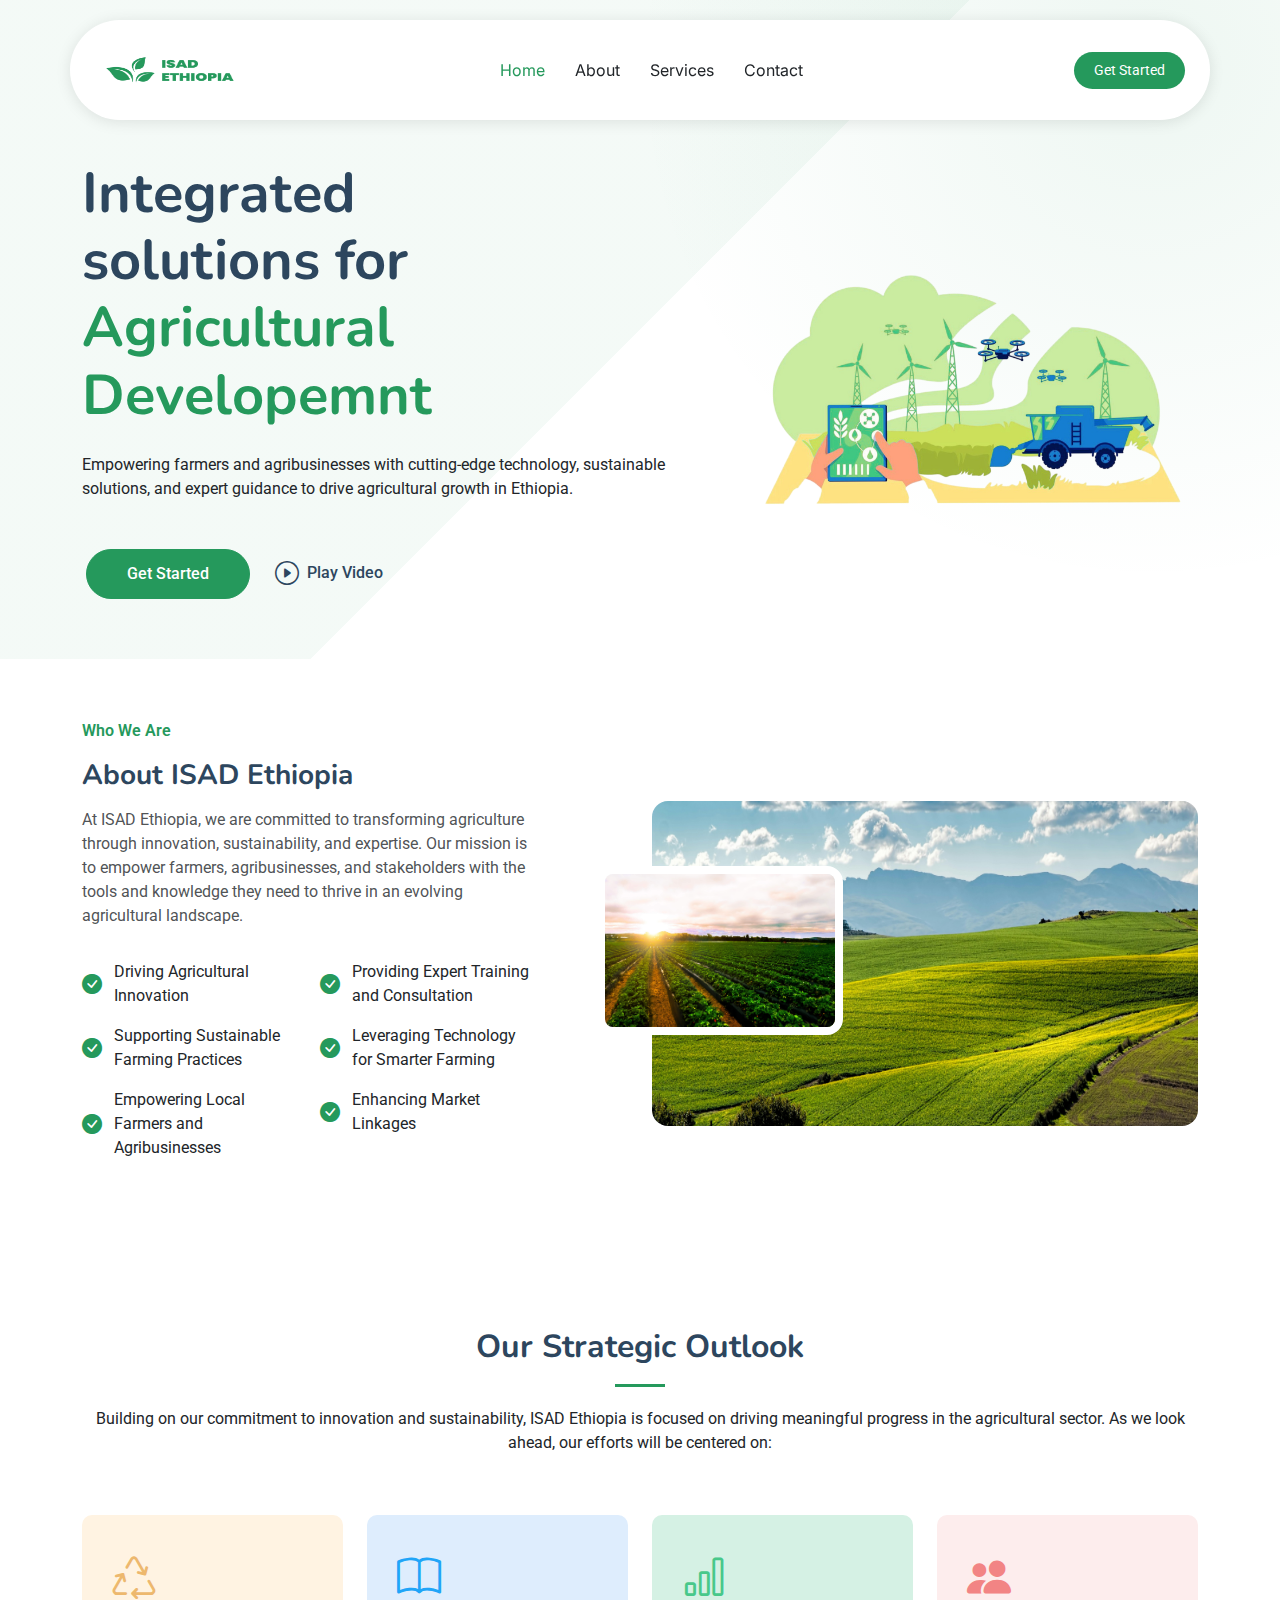
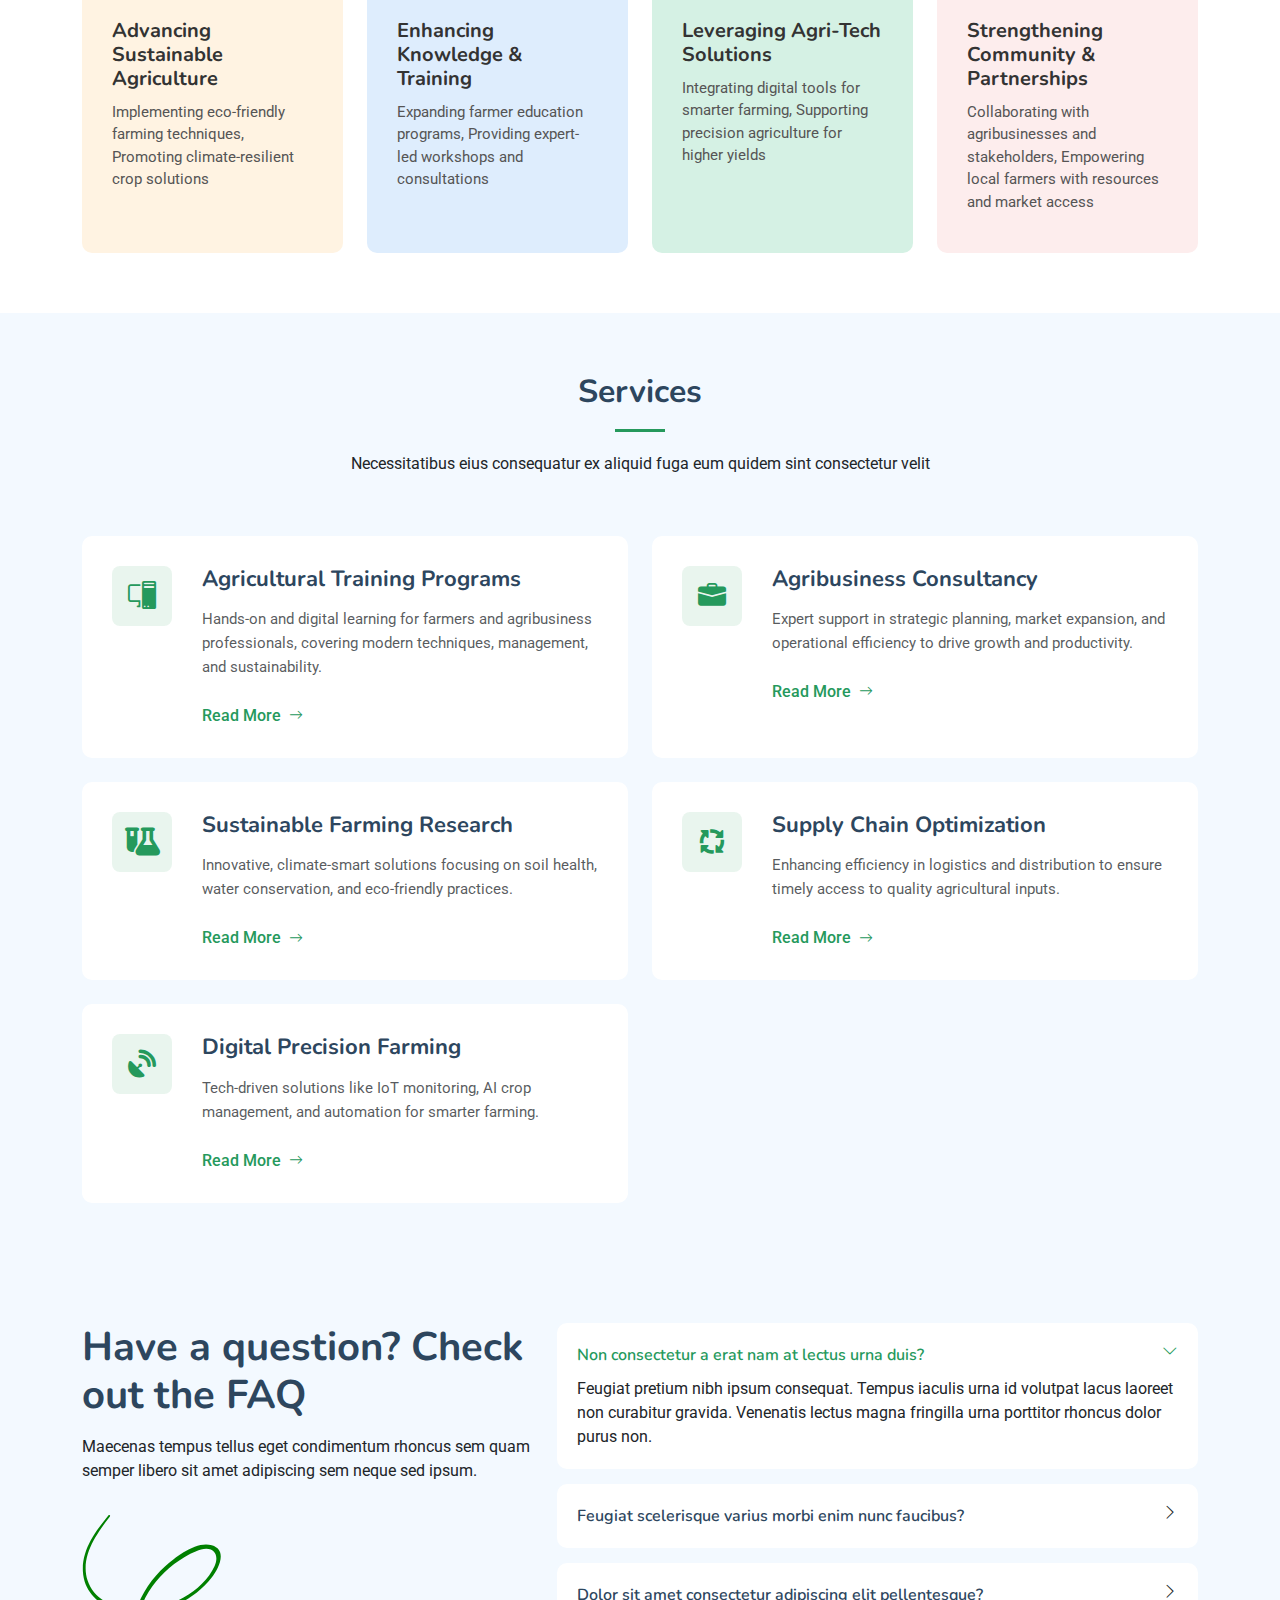
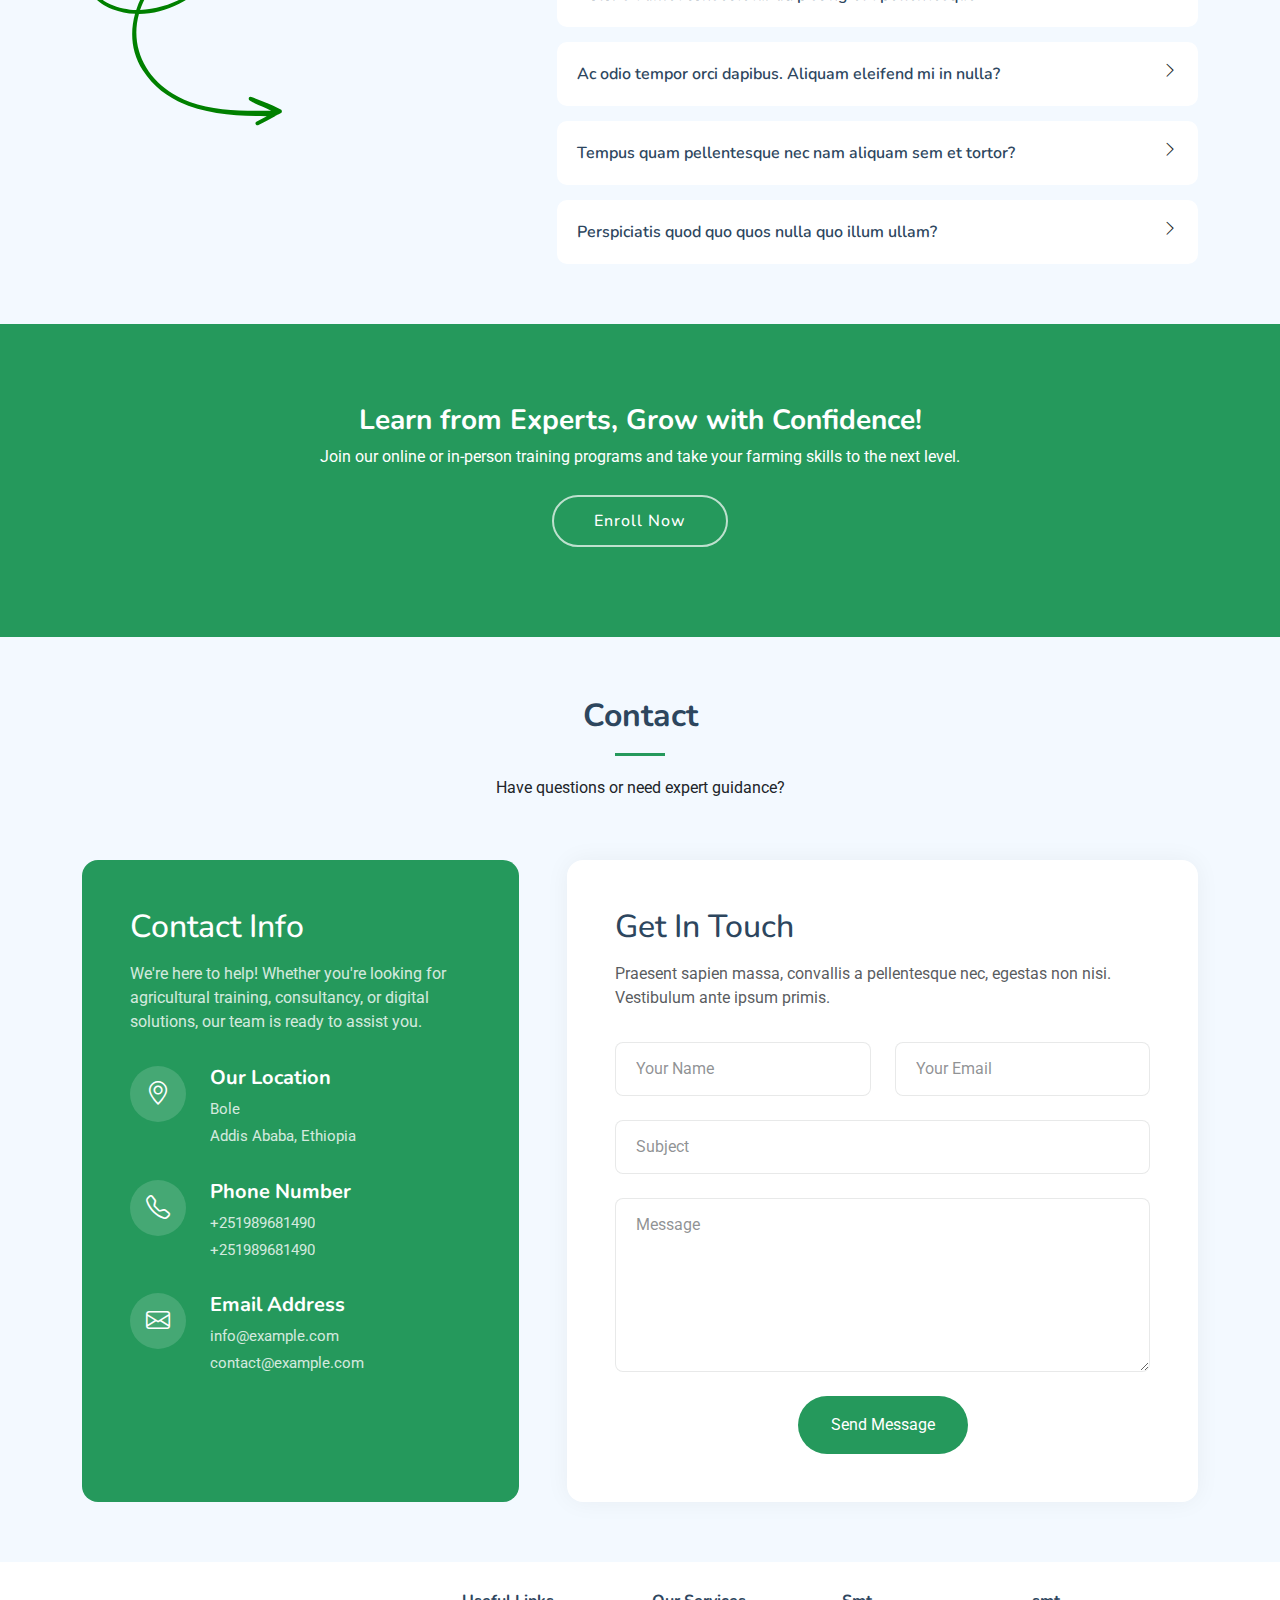
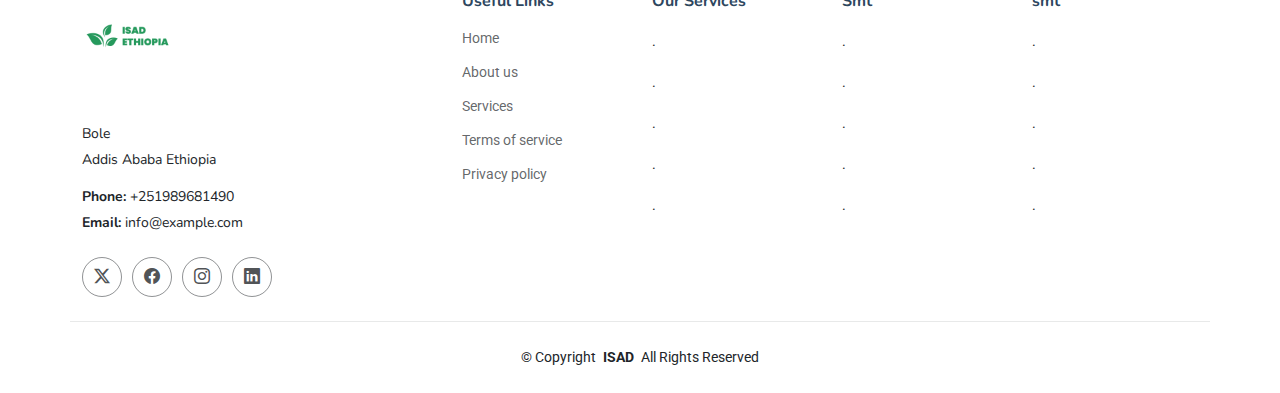
==== index.html @ cc0331d6 "Add files via upload" ====
<!DOCTYPE html>
<html lang="en">

<head>
  <meta charset="utf-8">
  <meta content="width=device-width, initial-scale=1.0" name="viewport">
  <title>ISAD - Integrated solutions for Agricultural Developemnt </title>
  <meta name="description" content="">
  <meta name="keywords" content="">

  <!-- Favicons -->
  <link href="assets/img/FavIcon (2).png" rel="icon">

  <!-- Fonts -->
  <link href="https://fonts.googleapis.com" rel="preconnect">
  <link href="https://fonts.gstatic.com" rel="preconnect" crossorigin>
  <link href="https://fonts.googleapis.com/css2?family=Roboto:ital,wght@0,100;0,300;0,400;0,500;0,700;0,900;1,100;1,300;1,400;1,500;1,700;1,900&family=Inter:wght@100;200;300;400;500;600;700;800;900&family=Nunito:ital,wght@0,200;0,300;0,400;0,500;0,600;0,700;0,800;0,900;1,200;1,300;1,400;1,500;1,600;1,700;1,800;1,900&display=swap" rel="stylesheet">

  <!-- Vendor CSS Files -->
  <link rel="stylesheet" href="https://cdnjs.cloudflare.com/ajax/libs/font-awesome/6.7.2/css/all.min.css" integrity="sha512-Evv84Mr4kqVGRNSgIGL/F/aIDqQb7xQ2vcrdIwxfjThSH8CSR7PBEakCr51Ck+w+/U6swU2Im1vVX0SVk9ABhg==" crossorigin="anonymous" referrerpolicy="no-referrer" />
  <link href="assets/vendor/bootstrap/css/bootstrap.min.css" rel="stylesheet">
  <link href="assets/vendor/bootstrap-icons/bootstrap-icons.css" rel="stylesheet">
  <link href="assets/vendor/aos/aos.css" rel="stylesheet">
  <link href="assets/vendor/glightbox/css/glightbox.min.css" rel="stylesheet">
  <link href="assets/vendor/swiper/swiper-bundle.min.css" rel="stylesheet">

  <!-- Main CSS File -->
  <link href="assets/css/main.css" rel="stylesheet">


</head>

<body class="index-page">

  <header id="header" class="header d-flex align-items-center fixed-top">
    <div class="header-container container-fluid container-xl position-relative d-flex align-items-center justify-content-between">

      <a href="index.html" class="logo d-flex align-items-center ">
          <img src="assets/img/1233.png" alt="" width="140px" > 
      </a>

      <nav id="navmenu" class="navmenu">
        <ul>
          <li><a href="#hero" class="active">Home</a></li>
          <li><a href="#about">About</a></li>
          <li><a href="#services">Services</a></li>
          <li><a href="#contact">Contact</a></li>
        </ul>
        <i class="mobile-nav-toggle d-xl-none bi bi-list"></i>
      </nav>

      <a class="btn-getstarted" href="https://forms.gle/fcLqz2RgwCa1pCZW6">Get Started</a>

    </div>
  </header>

  <main class="main">

    <!-- Hero Section -->
    <section id="hero" class="hero section">

      <div class="container" data-aos="fade-up" data-aos-delay="100">

        <div class="row align-items-center">
          <div class="col-lg-7">
            <div class="hero-content" data-aos="fade-up" data-aos-delay="200">
              <h1 class="mb-4">
                Integrated<br>
                solutions for <br>
                <span class="accent-text">Agricultural Developemnt</span>
              </h1>

              <p class="mb-4 mb-md-5">
                Empowering farmers and agribusinesses with cutting-edge technology, sustainable solutions, and expert guidance to drive agricultural growth in Ethiopia.
              </p>

              <div class="hero-buttons">
                <a href="https://forms.gle/fcLqz2RgwCa1pCZW6" class="btn btn-primary me-0 me-sm-2 mx-1">Get Started</a>
                <a href="https://www.youtube.com/watch?v=Lf6c7yfJSSg" class="btn btn-link mt-2 mt-sm-0 glightbox">
                  <i class="bi bi-play-circle me-1"></i>
                  Play Video
                </a>
              </div>
            </div>
          </div>

          <div class="col-lg-5">
            <div class="hero-image" data-aos="zoom-out" data-aos-delay="300">
              <img src="assets/img/bhj.png" alt="Hero Image" class="img-fluid">
            </div>
          </div>
        </div>
    </section><!-- /Hero Section -->

    <!-- About Section -->
    <section id="about" class="about section">

      <div class="container" data-aos="fade-up" data-aos-delay="100">

        <div class="row gy-4 align-items-center justify-content-between">

          <div class="col-xl-5" data-aos="fade-up" data-aos-delay="200">
            <span class="about-meta">Who We Are</span>
            <h2 class="about-title">About ISAD Ethiopia</h2>
            <p class="about-description">At ISAD Ethiopia, we are committed to transforming agriculture through innovation, sustainability, and expertise. Our mission is to empower farmers, agribusinesses, and stakeholders with the tools and knowledge they need to thrive in an evolving agricultural landscape.</p>

            <div class="row feature-list-wrapper">
              <div class="col-md-6">
                <ul class="feature-list">
                  <li><i class="bi bi-check-circle-fill"></i> Driving Agricultural Innovation</li>
                  <li><i class="bi bi-check-circle-fill"></i> Supporting Sustainable Farming Practices</li>
                  <li><i class="bi bi-check-circle-fill"></i> Empowering Local Farmers and Agribusinesses</li>
                </ul>
              </div>
              <div class="col-md-6">
                <ul class="feature-list">
                  <li><i class="bi bi-check-circle-fill"></i> Providing Expert Training and Consultation</li>
                  <li><i class="bi bi-check-circle-fill"></i> Leveraging Technology for Smarter Farming</li>
                  <li><i class="bi bi-check-circle-fill"></i> Enhancing Market Linkages</li>
                </ul>
              </div>
            </div>
          </div>

          <div class="col-xl-6" data-aos="fade-up" data-aos-delay="300">
            <div class="image-wrapper">
              <div class="images position-relative" data-aos="zoom-out" data-aos-delay="400">
                <img src="assets/img/pexels-pixabay-259280.jpg" alt="Business Meeting" class="img-fluid main-image rounded-4">
                <img src="assets/img/GettyImages-1091940998.jpg" alt="Team Discussion" class="img-fluid small-image rounded-4">
              </div>
            </div>
          </div>
        </div>

      </div>

    </section><!-- /About Section -->

    <!-- Features Section -->
    <section id="features" class="features section" style="padding-bottom: 0px;">

      <!-- Section Title -->
      <div class="container section-title" data-aos="fade-up" >
        <h2>Our Strategic Outlook </h2>
        <p>Building on our commitment to innovation and sustainability, ISAD Ethiopia is focused on driving meaningful progress in the agricultural sector. As we look ahead, our efforts will be centered on:</p>
      </div><!-- End Section Title -->
    </section><!-- /Features Section -->

    <!-- Features Cards Section -->
    <section id="features-cards" class="features-cards section" style="padding-top: 0px;">

      <div class="container">

        <div class="row gy-4">

          <div class="col-xl-3 col-md-6" data-aos="zoom-in" data-aos-delay="100">
            <div class="feature-box orange">
              <i class="bi bi-recycle"></i>
              <h4>Advancing Sustainable Agriculture</h4>
              <p>Implementing eco-friendly farming techniques, Promoting climate-resilient crop solutions</p>
            </div>
          </div><!-- End Feature Borx-->

          <div class="col-xl-3 col-md-6" data-aos="zoom-in" data-aos-delay="200">
            <div class="feature-box blue">
              <i class="bi bi-book"></i>
              <h4>Enhancing Knowledge & Training</h4>
              <p>Expanding farmer education programs, Providing expert-led workshops and consultations</p>
            </div>
          </div><!-- End Feature Borx-->

          <div class="col-xl-3 col-md-6" data-aos="zoom-in" data-aos-delay="300">
            <div class="feature-box green">
              <i class="bi bi-bar-chart"></i>
              <h4>Leveraging Agri-Tech Solutions</h4>
              <p>Integrating digital tools for smarter farming, Supporting precision agriculture for higher yields</p>
            </div>
          </div><!-- End Feature Borx-->

          <div class="col-xl-3 col-md-6" data-aos="zoom-in" data-aos-delay="400">
            <div class="feature-box red">
              <i class="bi bi-people-fill"></i>
              <h4>Strengthening Community & Partnerships</h4>
              <p>Collaborating with agribusinesses and stakeholders, Empowering local farmers with resources and market access</p>
            </div>
          </div><!-- End Feature Borx-->

        </div>

      </div>

    </section><!-- /Features Cards Section -->

    <!-- Features 2 Section -->

    <!-- Services Section -->
    <section id="services" class="services section light-background">

      <!-- Section Title -->
      <div class="container section-title" data-aos="fade-up">
        <h2>Services</h2>
        <p>Necessitatibus eius consequatur ex aliquid fuga eum quidem sint consectetur velit</p>
      </div><!-- End Section Title -->

      <div class="container" data-aos="fade-up" data-aos-delay="100">

        <div class="row g-4">

          <div class="col-lg-6" data-aos="fade-up" data-aos-delay="100">
            <div class="service-card d-flex">
              <div class="icon flex-shrink-0">
                <i class="bi  bi-pc-display"></i>
              </div>
              <div>
                <h3>Agricultural Training Programs</h3>
                <p>Hands-on and digital learning for farmers and agribusiness professionals, covering modern techniques, management, and sustainability.</p>
                <a data-bs-toggle="offcanvas" href="#Service1" class="read-more">Read More <i class="bi bi-arrow-right"></i></a>
              </div>
            </div>
            <div class="offcanvas offcanvas-start" tabindex="-1" id="Service1" aria-labelledby="offcanvasExampleLabel">
              <div class="offcanvas-header">
                <h5 class="offcanvas-title " id="offcanvasExampleLabel">Agricultural Training Programs </h5>
                <button type="button" class="btn-close" data-bs-dismiss="offcanvas" aria-label="Close"></button>
              </div>
              <div class="offcanvas-body">
                <div>
                  We offer comprehensive training to equip farmers and agribusiness professionals with modern techniques and best practices.
                </div>
                  <ul>
                    <li>Online and in-person courses tailored to different expertise levels.</li>
                    <li>Training on sustainable farming, agribusiness management, and modern techniques.</li>
                    <li>Practical workshops and field demonstrations for hands-on learning.</li>
                    <li>Access to expert trainers and industry leaders.</li>
                  </ul>
              </div>
            </div>
          </div><!-- End Service Card -->

          <div class="col-lg-6" data-aos="fade-up" data-aos-delay="200">
            <div class="service-card d-flex">
              <div class="icon flex-shrink-0">
                <i class="bi bi-briefcase-fill"></i>
              </div>
              <div>
                <h3>Agribusiness Consultancy</h3>
                <p>Expert support in strategic planning, market expansion, and operational efficiency to drive growth and productivity.</p>
                <a data-bs-toggle="offcanvas" href="#Service2" class="read-more">Read More <i class="bi bi-arrow-right"></i></a>
              </div>
            </div>
            <div class="offcanvas offcanvas-start" tabindex="-1" id="Service2" aria-labelledby="offcanvasExampleLabel">
              <div class="offcanvas-header">
                <h5 class="offcanvas-title" id="offcanvasExampleLabel">2</h5>
                <button type="button" class="btn-close" data-bs-dismiss="offcanvas" aria-label="Close"></button>
              </div>
              <div class="offcanvas-body">
                <div>
                  Some text as placeholder. In real life you can have the elements you have chosen. Like, text, images, lists, etc.
                </div>
                <div class="dropdown mt-3">
                  <button class="btn btn-secondary dropdown-toggle" type="button" data-bs-toggle="dropdown">
                    Dropdown button
                  </button>
                  <ul class="dropdown-menu">
                    <li><a class="dropdown-item" href="#">Action</a></li>
                    <li><a class="dropdown-item" href="#">Another action</a></li>
                    <li><a class="dropdown-item" href="#">Something else here</a></li>
                  </ul>
                </div>
              </div>
            </div>
          </div><!-- End Service Card -->
          <div class="col-lg-6" data-aos="fade-up" data-aos-delay="400">
            <div class="service-card d-flex">
              <div class="icon flex-shrink-0">
                <i class="fa-solid fa-flask-vial"></i>
              </div>
              <div>
                <h3>Sustainable Farming Research</h3>
                <p>Innovative, climate-smart solutions focusing on soil health, water conservation, and eco-friendly practices.</p>
                <a data-bs-toggle="offcanvas" href="#Service3" class="read-more">Read More <i class="bi bi-arrow-right"></i></a>
              </div>
            </div>
            <div class="offcanvas offcanvas-start" tabindex="-1" id="Service3" aria-labelledby="offcanvasExampleLabel">
              <div class="offcanvas-header">
                <h5 class="offcanvas-title" id="offcanvasExampleLabel">3</h5>
                <button type="button" class="btn-close" data-bs-dismiss="offcanvas" aria-label="Close"></button>
              </div>
              <div class="offcanvas-body">
                <div>
                  Some text as placeholder. In real life you can have the elements you have chosen. Like, text, images, lists, etc.
                </div>
                <div class="dropdown mt-3">
                  <button class="btn btn-secondary dropdown-toggle" type="button" data-bs-toggle="dropdown">
                    Dropdown button
                  </button>
                  <ul class="dropdown-menu">
                    <li><a class="dropdown-item" href="#">Action</a></li>
                    <li><a class="dropdown-item" href="#">Another action</a></li>
                    <li><a class="dropdown-item" href="#">Something else here</a></li>
                  </ul>
                </div>
              </div>
            </div>
          </div><!-- End Service Card -->

          <div class="col-lg-6" data-aos="fade-up" data-aos-delay="300">
            <div class="service-card d-flex">
              <div class="icon flex-shrink-0">
                <i class="fa-solid fa-arrows-spin"></i>
              </div>
              <div>
                <h3>Supply Chain Optimization</h3>
                <p>Enhancing efficiency in logistics and distribution to ensure timely access to quality agricultural inputs.</p>
                <a data-bs-toggle="offcanvas" href="#Service4" class="read-more">Read More <i class="bi bi-arrow-right"></i></a>
              </div>
            </div>
            <div class="offcanvas offcanvas-start" tabindex="-1" id="Service4" aria-labelledby="offcanvasExampleLabel">
              <div class="offcanvas-header">
                <h5 class="offcanvas-title" id="offcanvasExampleLabel">4</h5>
                <button type="button" class="btn-close" data-bs-dismiss="offcanvas" aria-label="Close"></button>
              </div>
              <div class="offcanvas-body">
                <div>
                  Some text as placeholder. In real life you can have the elements you have chosen. Like, text, images, lists, etc.
                </div>
                <div class="dropdown mt-3">
                  <button class="btn btn-secondary dropdown-toggle" type="button" data-bs-toggle="dropdown">
                    Dropdown button
                  </button>
                  <ul class="dropdown-menu">
                    <li><a class="dropdown-item" href="#">Action</a></li>
                    <li><a class="dropdown-item" href="#">Another action</a></li>
                    <li><a class="dropdown-item" href="#">Something else here</a></li>
                  </ul>
                </div>
              </div>
            </div>
          </div><!-- End Service Card -->

          <div class="col-lg-6" data-aos="fade-up" data-aos-delay="400">
            <div class="service-card d-flex">
              <div class="icon flex-shrink-0">
                <i class="fa-solid fa-satellite-dish"></i>
              </div>
              <div>
                <h3>Digital Precision Farming</h3>
                <p>Tech-driven solutions like IoT monitoring, AI crop management, and automation for smarter farming.</p>
                <a data-bs-toggle="offcanvas" href="#Service5" class="read-more">Read More <i class="bi bi-arrow-right"></i></a>
              </div>
            </div>
            <div class="offcanvas offcanvas-start" tabindex="-1" id="Service5" aria-labelledby="offcanvasExampleLabel">
              <div class="offcanvas-header">
                <h5 class="offcanvas-title" id="offcanvasExampleLabel">5</h5>
                <button type="button" class="btn-close" data-bs-dismiss="offcanvas" aria-label="Close"></button>
              </div>
              <div class="offcanvas-body">
                <div>
                  Some text as placeholder. In real life you can have the elements you have chosen. Like, text, images, lists, etc.
                </div>
                <div class="dropdown mt-3">
                  <button class="btn btn-secondary dropdown-toggle" type="button" data-bs-toggle="dropdown">
                    Dropdown button
                  </button>
                  <ul class="dropdown-menu">
                    <li><a class="dropdown-item" href="#">Action</a></li>
                    <li><a class="dropdown-item" href="#">Another action</a></li>
                    <li><a class="dropdown-item" href="#">Something else here</a></li>
                  </ul>
                </div>
              </div>
            </div>
          </div><!-- End Service Card -->
        </div>

      </div>

    </section><!-- /Services Section -->

    <!-- Faq Section -->
    <section class="faq-9 faq section light-background" id="faq">

      <div class="container">
        <div class="row">

          <div class="col-lg-5" data-aos="fade-up">
            <h2 class="faq-title">Have a question? Check out the FAQ</h2>
            <p class="faq-description">Maecenas tempus tellus eget condimentum rhoncus sem quam semper libero sit amet adipiscing sem neque sed ipsum.</p>
            <div class="faq-arrow d-none d-lg-block" data-aos="fade-up" data-aos-delay="200">
              <svg class="faq-arrow" width="200" height="211" viewBox="0 0 200 211" fill="none" xmlns="http://www.w3.org/2000/svg" style="color: green;">
                <path d="M198.804 194.488C189.279 189.596 179.529 185.52 169.407 182.07L169.384 182.049C169.227 181.994 169.07 181.939 168.912 181.884C166.669 181.139 165.906 184.546 167.669 185.615C174.053 189.473 182.761 191.837 189.146 195.695C156.603 195.912 119.781 196.591 91.266 179.049C62.5221 161.368 48.1094 130.695 56.934 98.891C84.5539 98.7247 112.556 84.0176 129.508 62.667C136.396 53.9724 146.193 35.1448 129.773 30.2717C114.292 25.6624 93.7109 41.8875 83.1971 51.3147C70.1109 63.039 59.63 78.433 54.2039 95.0087C52.1221 94.9842 50.0776 94.8683 48.0703 94.6608C30.1803 92.8027 11.2197 83.6338 5.44902 65.1074C-1.88449 41.5699 14.4994 19.0183 27.9202 1.56641C28.6411 0.625793 27.2862 -0.561638 26.5419 0.358501C13.4588 16.4098 -0.221091 34.5242 0.896608 56.5659C1.8218 74.6941 14.221 87.9401 30.4121 94.2058C37.7076 97.0203 45.3454 98.5003 53.0334 98.8449C47.8679 117.532 49.2961 137.487 60.7729 155.283C87.7615 197.081 139.616 201.147 184.786 201.155L174.332 206.827C172.119 208.033 174.345 211.287 176.537 210.105C182.06 207.125 187.582 204.122 193.084 201.144C193.346 201.147 195.161 199.887 195.423 199.868C197.08 198.548 193.084 201.144 195.528 199.81C196.688 199.192 197.846 198.552 199.006 197.935C200.397 197.167 200.007 195.087 198.804 194.488ZM60.8213 88.0427C67.6894 72.648 78.8538 59.1566 92.1207 49.0388C98.8475 43.9065 106.334 39.2953 114.188 36.1439C117.295 34.8947 120.798 33.6609 124.168 33.635C134.365 33.5511 136.354 42.9911 132.638 51.031C120.47 77.4222 86.8639 93.9837 58.0983 94.9666C58.8971 92.6666 59.783 90.3603 60.8213 88.0427Z" fill="currentColor"></path>
              </svg>
            </div>
          </div>

          <div class="col-lg-7" data-aos="fade-up" data-aos-delay="300">
            <div class="faq-container">

              <div class="faq-item faq-active">
                <h3>Non consectetur a erat nam at lectus urna duis?</h3>
                <div class="faq-content">
                  <p>Feugiat pretium nibh ipsum consequat. Tempus iaculis urna id volutpat lacus laoreet non curabitur gravida. Venenatis lectus magna fringilla urna porttitor rhoncus dolor purus non.</p>
                </div>
                <i class="faq-toggle bi bi-chevron-right"></i>
              </div><!-- End Faq item-->

              <div class="faq-item">
                <h3>Feugiat scelerisque varius morbi enim nunc faucibus?</h3>
                <div class="faq-content">
                  <p>Dolor sit amet consectetur adipiscing elit pellentesque habitant morbi. Id interdum velit laoreet id donec ultrices. Fringilla phasellus faucibus scelerisque eleifend donec pretium. Est pellentesque elit ullamcorper dignissim. Mauris ultrices eros in cursus turpis massa tincidunt dui.</p>
                </div>
                <i class="faq-toggle bi bi-chevron-right"></i>
              </div><!-- End Faq item-->

              <div class="faq-item">
                <h3>Dolor sit amet consectetur adipiscing elit pellentesque?</h3>
                <div class="faq-content">
                  <p>Eleifend mi in nulla posuere sollicitudin aliquam ultrices sagittis orci. Faucibus pulvinar elementum integer enim. Sem nulla pharetra diam sit amet nisl suscipit. Rutrum tellus pellentesque eu tincidunt. Lectus urna duis convallis convallis tellus. Urna molestie at elementum eu facilisis sed odio morbi quis</p>
                </div>
                <i class="faq-toggle bi bi-chevron-right"></i>
              </div><!-- End Faq item-->

              <div class="faq-item">
                <h3>Ac odio tempor orci dapibus. Aliquam eleifend mi in nulla?</h3>
                <div class="faq-content">
                  <p>Dolor sit amet consectetur adipiscing elit pellentesque habitant morbi. Id interdum velit laoreet id donec ultrices. Fringilla phasellus faucibus scelerisque eleifend donec pretium. Est pellentesque elit ullamcorper dignissim. Mauris ultrices eros in cursus turpis massa tincidunt dui.</p>
                </div>
                <i class="faq-toggle bi bi-chevron-right"></i>
              </div><!-- End Faq item-->

              <div class="faq-item">
                <h3>Tempus quam pellentesque nec nam aliquam sem et tortor?</h3>
                <div class="faq-content">
                  <p>Molestie a iaculis at erat pellentesque adipiscing commodo. Dignissim suspendisse in est ante in. Nunc vel risus commodo viverra maecenas accumsan. Sit amet nisl suscipit adipiscing bibendum est. Purus gravida quis blandit turpis cursus in</p>
                </div>
                <i class="faq-toggle bi bi-chevron-right"></i>
              </div><!-- End Faq item-->

              <div class="faq-item">
                <h3>Perspiciatis quod quo quos nulla quo illum ullam?</h3>
                <div class="faq-content">
                  <p>Enim ea facilis quaerat voluptas quidem et dolorem. Quis et consequatur non sed in suscipit sequi. Distinctio ipsam dolore et.</p>
                </div>
                <i class="faq-toggle bi bi-chevron-right"></i>
              </div><!-- End Faq item-->

            </div>
          </div>

        </div>
      </div>
    </section><!-- /Faq Section -->

    <!-- Call To Action 2 Section -->
    <section id="call-to-action-2" class="call-to-action-2 section dark-background">

      <div class="container">
        <div class="row justify-content-center" data-aos="zoom-in" data-aos-delay="100">
          <div class="col-xl-10">
            <div class="text-center">
              <h3>Learn from Experts, Grow with Confidence!</h3>
              <p>Join our online or in-person training programs and take your farming skills to the next level.</p>
              <a class="cta-btn" href="https://forms.gle/fcLqz2RgwCa1pCZW6">Enroll Now</a>
            </div>
          </div>
        </div>
      </div>

    </section><!-- /Call To Action 2 Section -->

    <!-- Contact Section -->
    <section id="contact" class="contact section light-background">

      <!-- Section Title -->
      <div class="container section-title" data-aos="fade-up">
        <h2>Contact</h2>
        <p>Have questions or need expert guidance? </p>
      </div><!-- End Section Title -->

      <div class="container" data-aos="fade-up" data-aos-delay="100">

        <div class="row g-4 g-lg-5">
          <div class="col-lg-5">
            <div class="info-box" data-aos="fade-up" data-aos-delay="200">
              <h3>Contact Info</h3>
              <p>We're here to help! Whether you're looking for agricultural training, consultancy, or digital solutions, our team is ready to assist you.</p>

              <div class="info-item" data-aos="fade-up" data-aos-delay="300">
                <div class="icon-box">
                  <i class="bi bi-geo-alt"></i>
                </div>
                <div class="content">
                  <h4>Our Location</h4>
                  <p>Bole</p>
                  <p>Addis Ababa, Ethiopia</p>
                </div>
              </div>

              <div class="info-item" data-aos="fade-up" data-aos-delay="400">
                <div class="icon-box">
                  <i class="bi bi-telephone"></i>
                </div>
                <div class="content">
                  <h4>Phone Number</h4>
                  <p>+251989681490</p>
                  <p>+251989681490</p>
                </div>
              </div>

              <div class="info-item" data-aos="fade-up" data-aos-delay="500">
                <div class="icon-box">
                  <i class="bi bi-envelope"></i>
                </div>
                <div class="content">
                  <h4>Email Address</h4>
                  <p>info@example.com</p>
                  <p>contact@example.com</p>
                </div>
              </div>
            </div>
          </div>

          <div class="col-lg-7">
            <div class="contact-form" data-aos="fade-up" data-aos-delay="300">
              <h3>Get In Touch</h3>
              <p>Praesent sapien massa, convallis a pellentesque nec, egestas non nisi. Vestibulum ante ipsum primis.</p>

              <form action="forms/contact.php" method="post" class="php-email-form" data-aos="fade-up" data-aos-delay="200">
                <div class="row gy-4">

                  <div class="col-md-6">
                    <input type="text" name="name" class="form-control" placeholder="Your Name" required="">
                  </div>

                  <div class="col-md-6 ">
                    <input type="email" class="form-control" name="email" placeholder="Your Email" required="">
                  </div>

                  <div class="col-12">
                    <input type="text" class="form-control" name="subject" placeholder="Subject" required="">
                  </div>

                  <div class="col-12">
                    <textarea class="form-control" name="message" rows="6" placeholder="Message" required=""></textarea>
                  </div>

                  <div class="col-12 text-center">
                    <div class="loading">Loading</div>
                    <div class="error-message"></div>
                    <div class="sent-message">Your message has been sent. Thank you!</div>

                    <button type="submit" class="btn">Send Message</button>
                  </div>

                </div>
              </form>

            </div>
          </div>

        </div>

      </div>

    </section><!-- /Contact Section -->

  </main>

  <footer id="footer" class="footer">

    <div class="container footer-top">
      <div class="row gy-4">
        <div class="col-lg-4 col-md-6 footer-about">
          <a href="index.html" class="logo d-flex align-items-center">
            <img src="assets/img/IsadLogo.png">
          </a>
          <div class="footer-contact pt-3">
            <p>Bole</p>
            <p>Addis Ababa Ethiopia</p>
            <p class="mt-3"><strong>Phone:</strong> <span>+251989681490</span></p>
            <p><strong>Email:</strong> <span>info@example.com</span></p>
          </div>
          <div class="social-links d-flex mt-4">
            <a href=""><i class="bi bi-twitter-x"></i></a>
            <a href=""><i class="bi bi-facebook"></i></a>
            <a href=""><i class="bi bi-instagram"></i></a>
            <a href=""><i class="bi bi-linkedin"></i></a>
          </div>
        </div>

        <div class="col-lg-2 col-md-3 footer-links">
          <h4>Useful Links</h4>
          <ul>
            <li><a href="#">Home</a></li>
            <li><a href="#">About us</a></li>
            <li><a href="#">Services</a></li>
            <li><a href="#">Terms of service</a></li>
            <li><a href="#">Privacy policy</a></li>
          </ul>
        </div>

        <div class="col-lg-2 col-md-3 footer-links">
          <h4>Our Services</h4>
          <ul>
            <li>.</li>
            <li>.</li>
            <li>.</li>
            <li>.</li>
            <li>.</li>
          </ul>
        </div>

        <div class="col-lg-2 col-md-3 footer-links">
          <h4>Smt</h4>
          <ul>
            <li>.</li>
            <li>.</li>
            <li>.</li>
            <li>.</li>
            <li>.</li>
          </ul>
        </div>

        <div class="col-lg-2 col-md-3 footer-links">
          <h4>smt</h4>
          <ul>
            <li>.</li>
            <li>.</li>
            <li>.</li>
            <li>.</li>
            <li>.</li>
          </ul>
        </div>

      </div>
    </div>

    <div class="container copyright text-center mt-4">
      <p>© <span>Copyright</span> <strong class="px-1 sitename">ISAD</strong> <span>All Rights Reserved</span></p>
    </div>

  </footer>

  <!-- Scroll Top -->
  <a href="#" id="scroll-top" class="scroll-top d-flex align-items-center justify-content-center"><i class="bi bi-arrow-up-short"></i></a>

  <!-- Vendor JS Files -->
  <script src="assets/vendor/bootstrap/js/bootstrap.bundle.min.js"></script>
  <script src="assets/vendor/php-email-form/validate.js"></script>
  <script src="assets/vendor/aos/aos.js"></script>
  <script src="assets/vendor/glightbox/js/glightbox.min.js"></script>
  <script src="assets/vendor/swiper/swiper-bundle.min.js"></script>
  <script src="assets/vendor/purecounter/purecounter_vanilla.js"></script>

  <!-- Main JS File -->
  <script src="assets/js/main.js"></script>

</body>

</html>
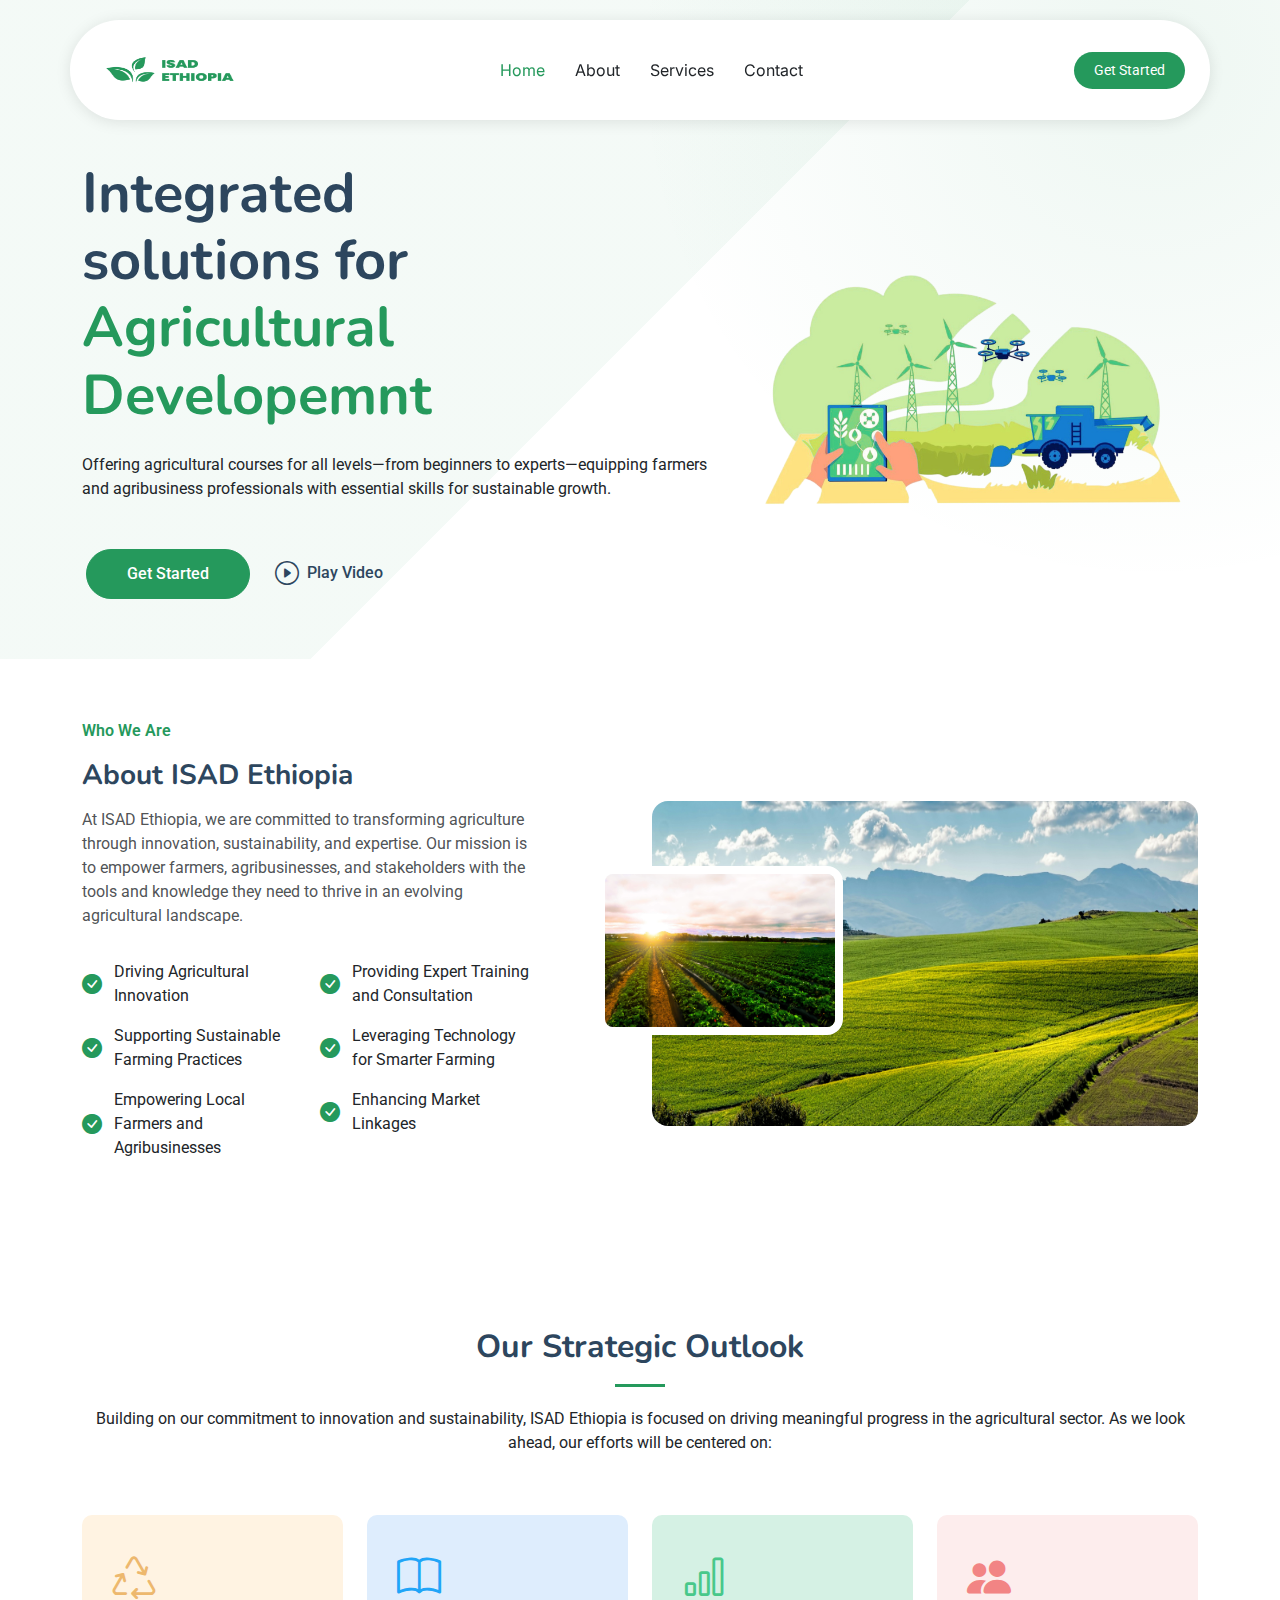
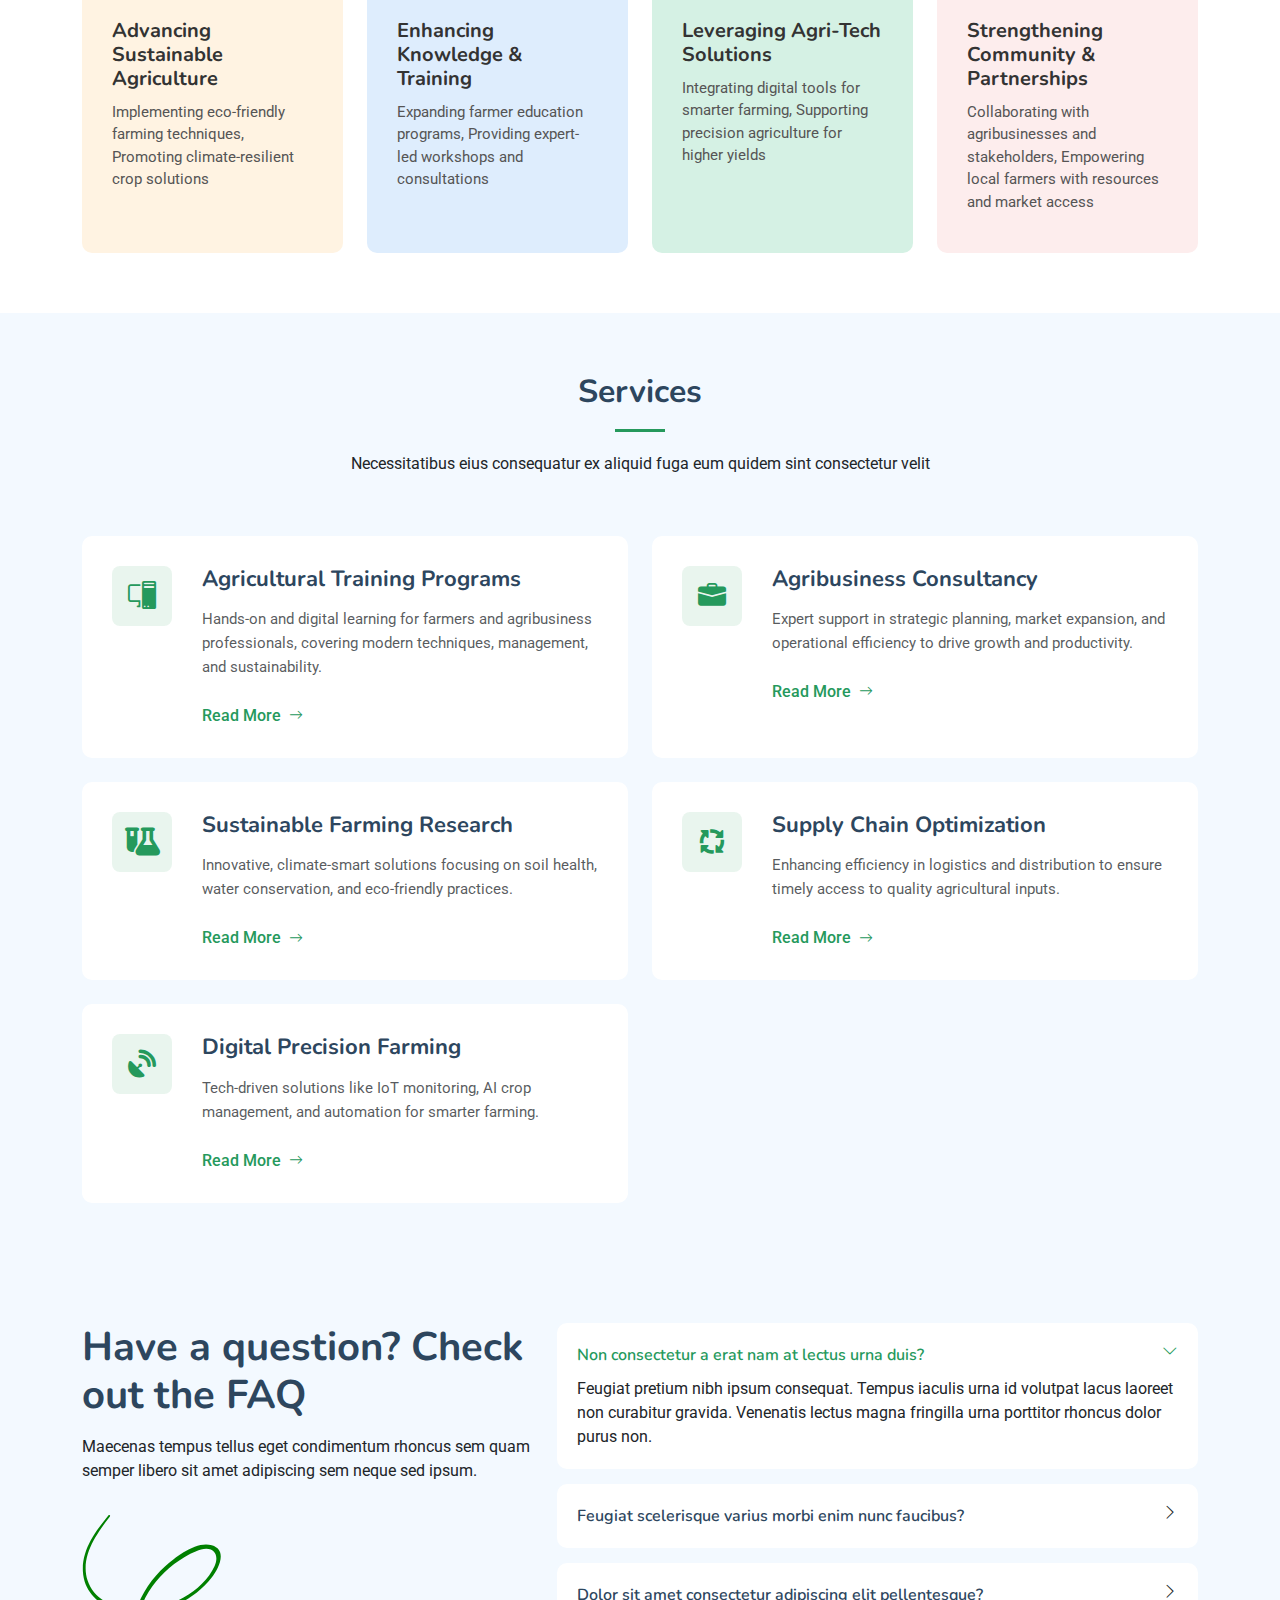
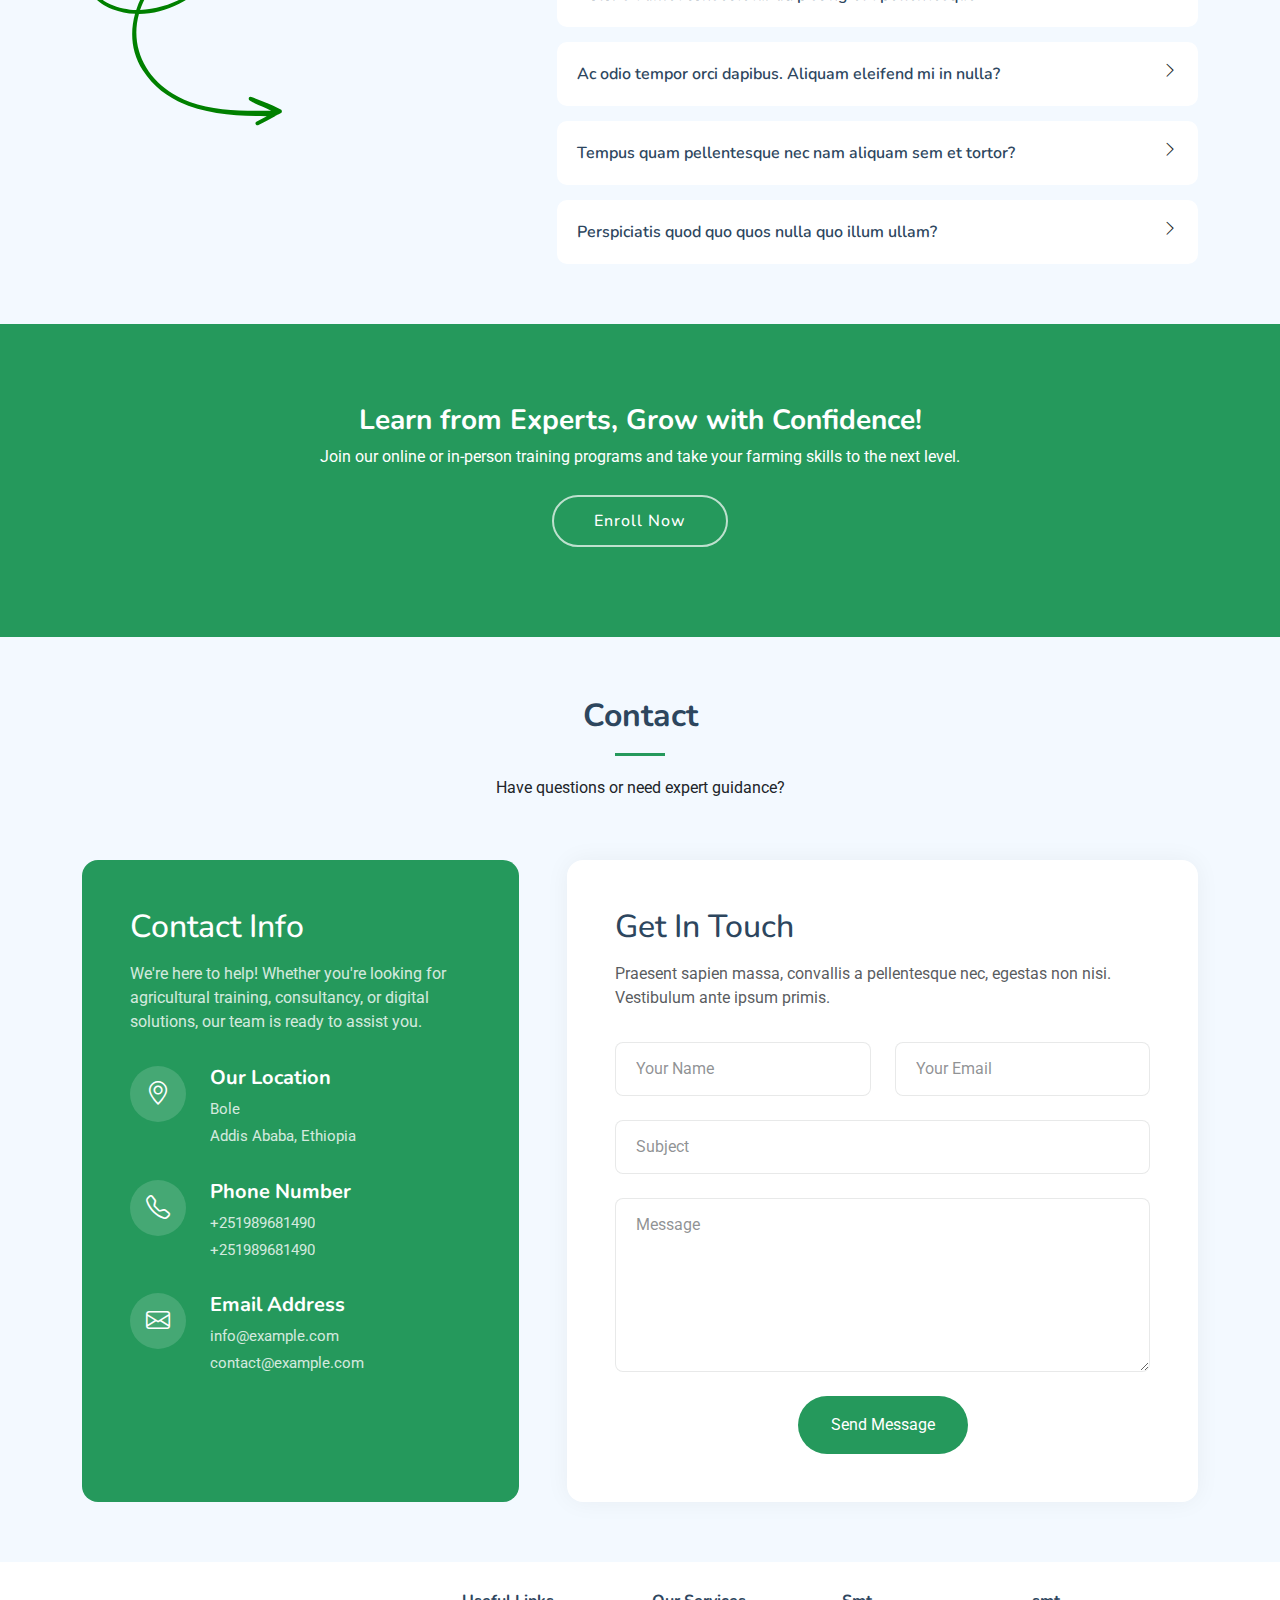
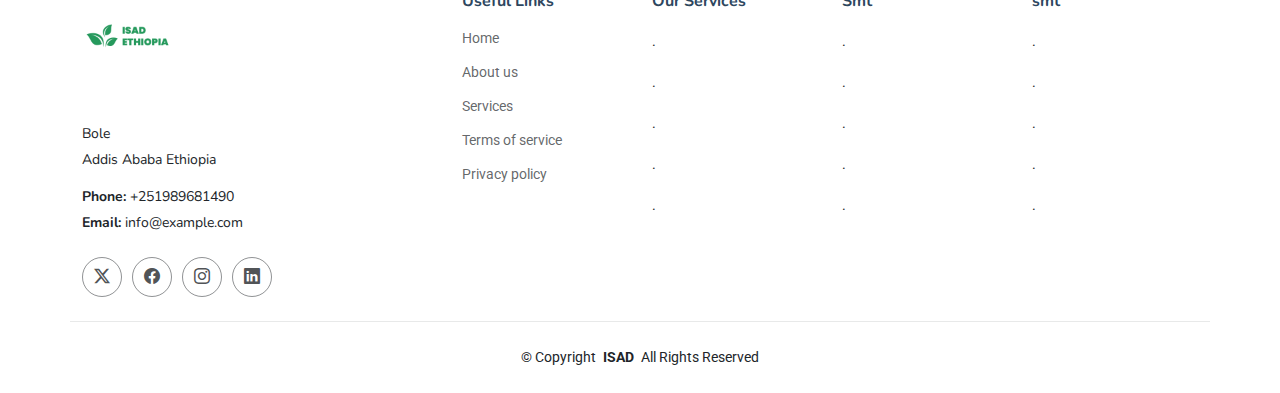
==== commit e0e5afcd: "Add files via upload" ====
--- a/index.html
+++ b/index.html
@@ -71,7 +71,7 @@
               </h1>
 
               <p class="mb-4 mb-md-5">
-                Empowering farmers and agribusinesses with cutting-edge technology, sustainable solutions, and expert guidance to drive agricultural growth in Ethiopia.
+                Offering agricultural courses for all levels—from beginners to experts—equipping farmers and agribusiness professionals with essential skills for sustainable growth.
               </p>
 
               <div class="hero-buttons">
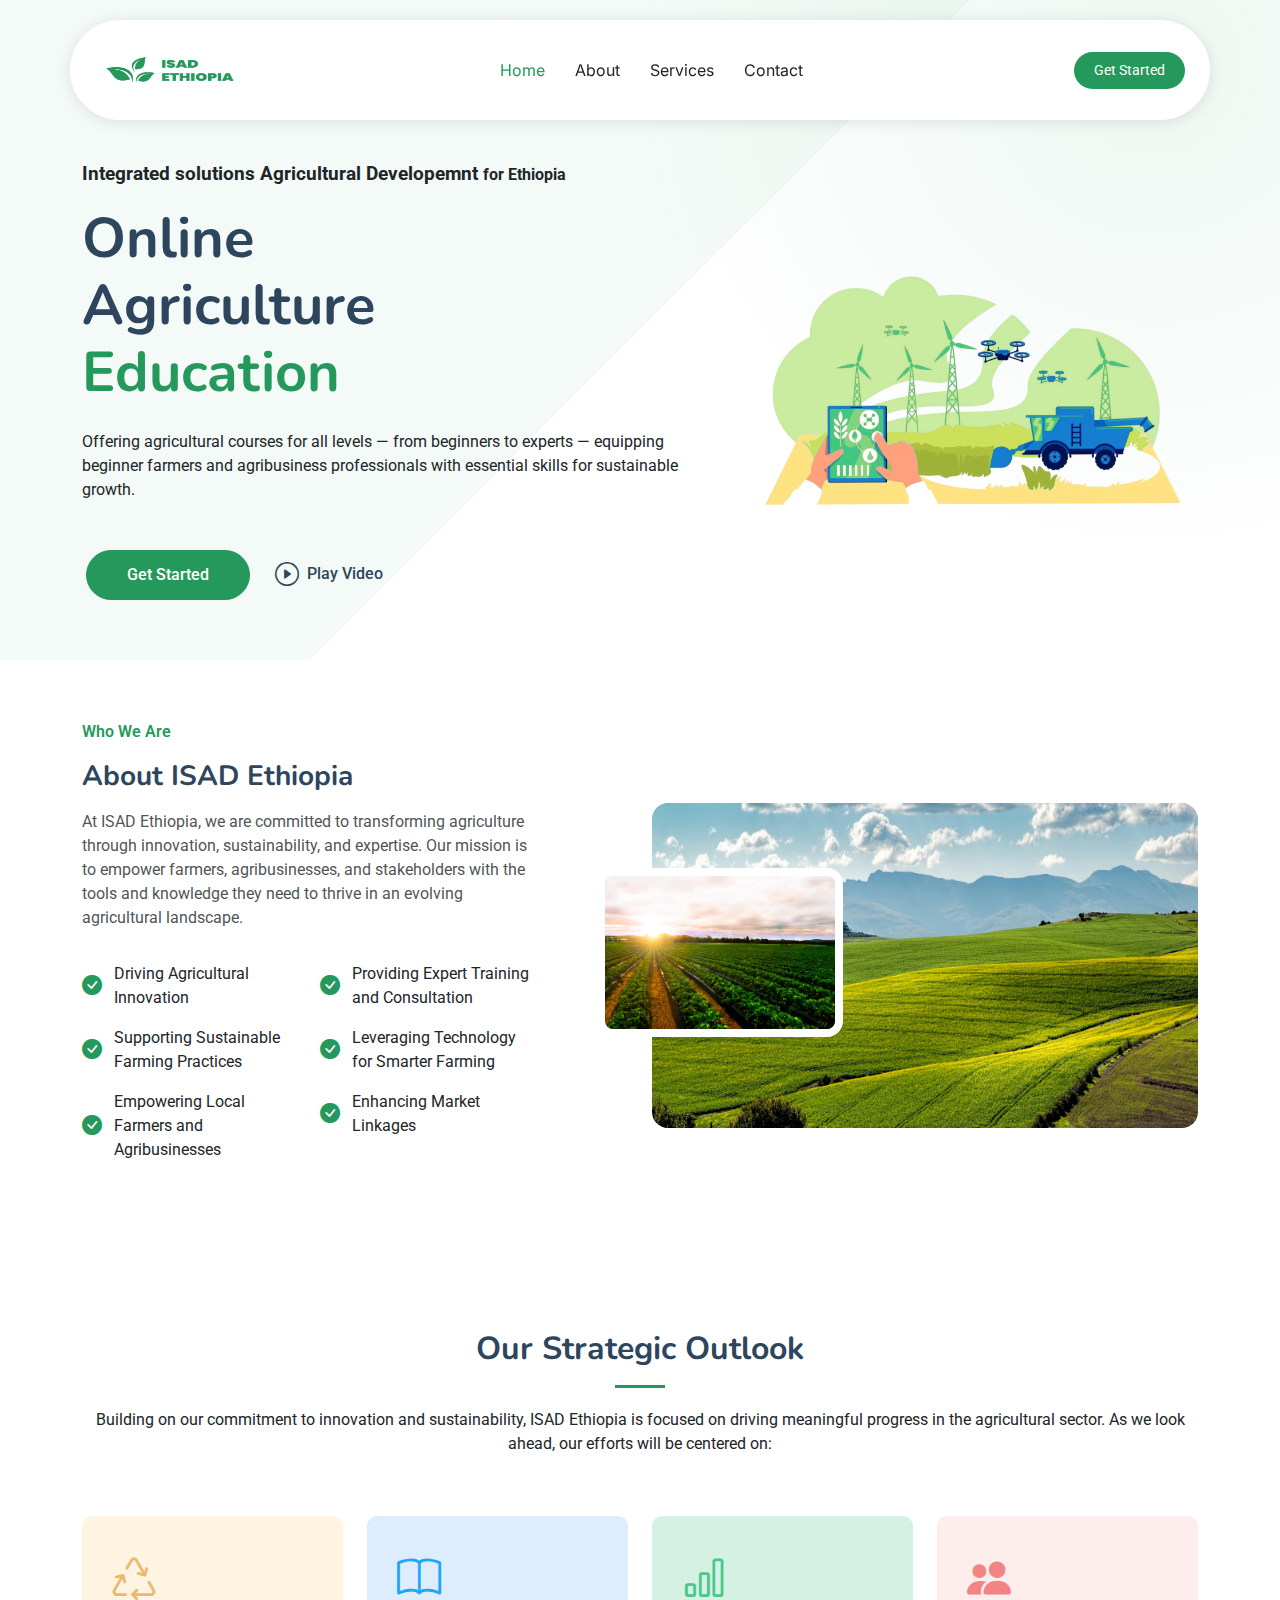
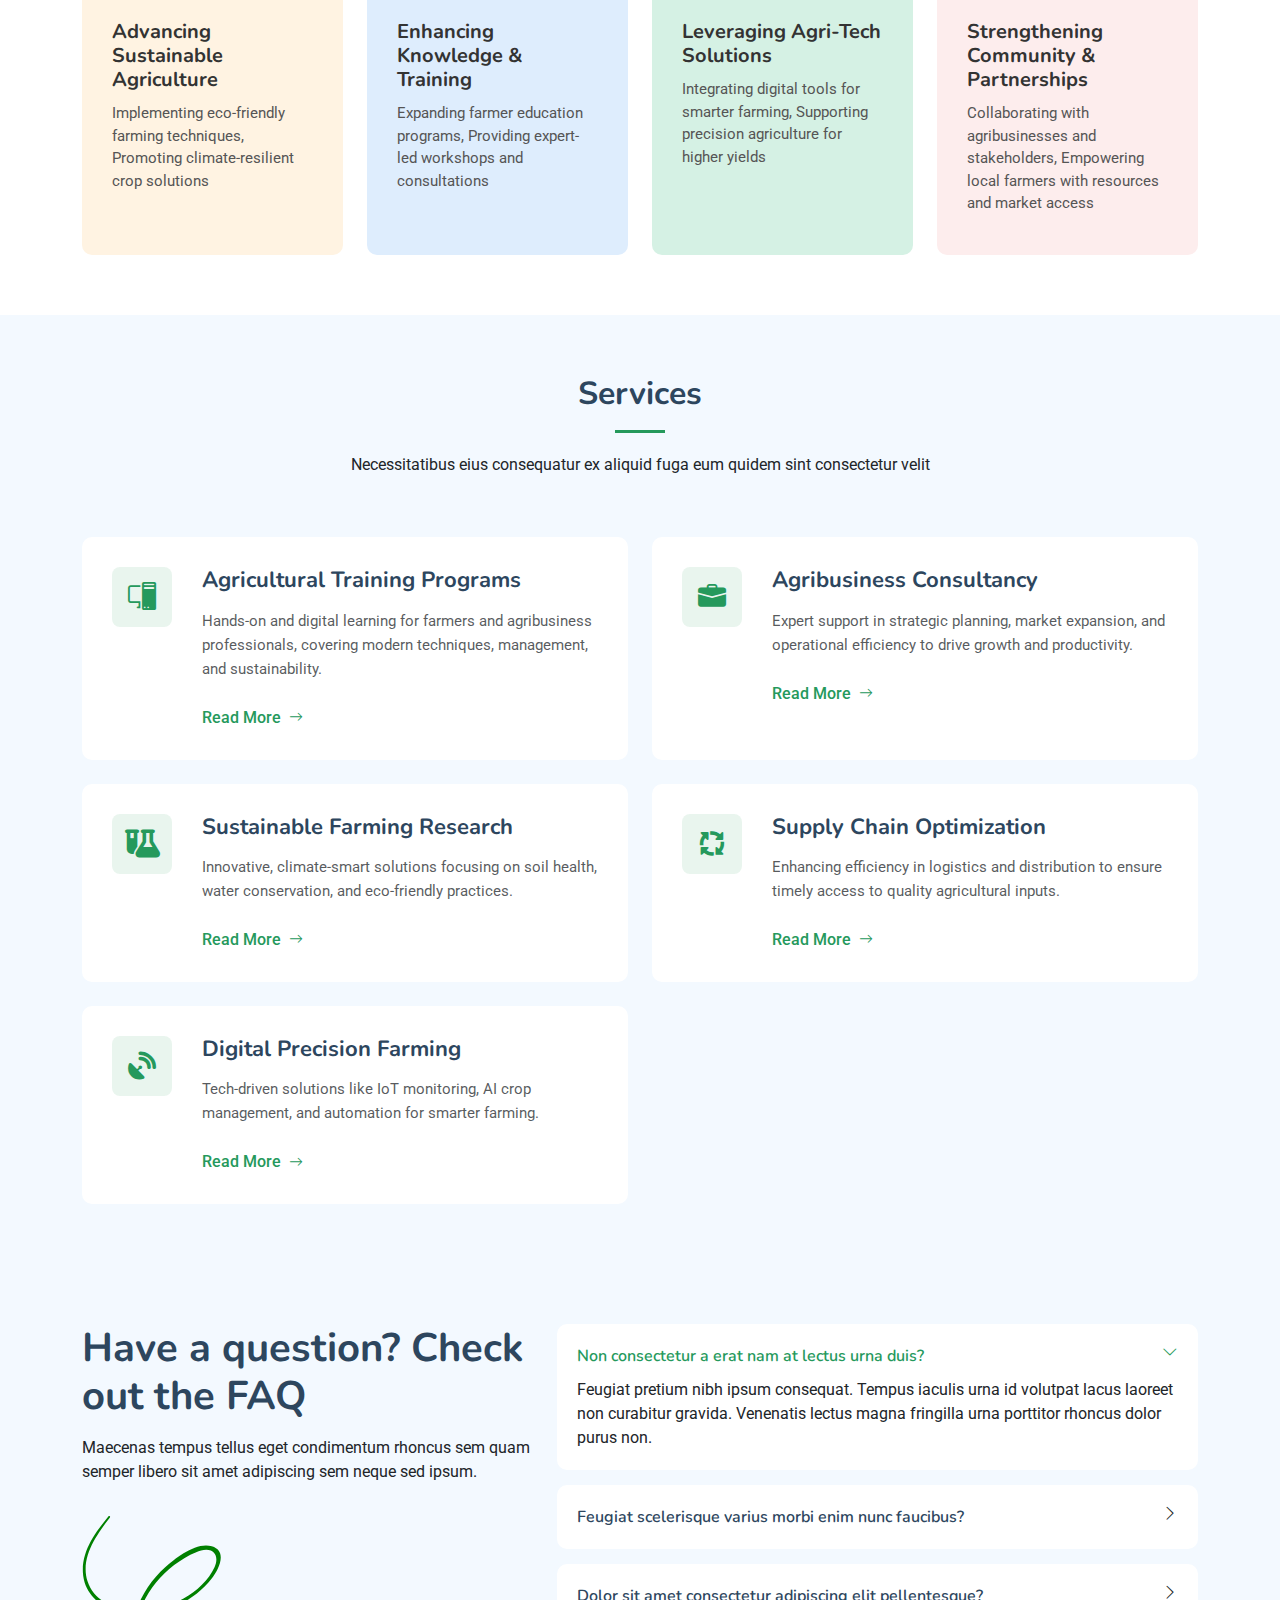
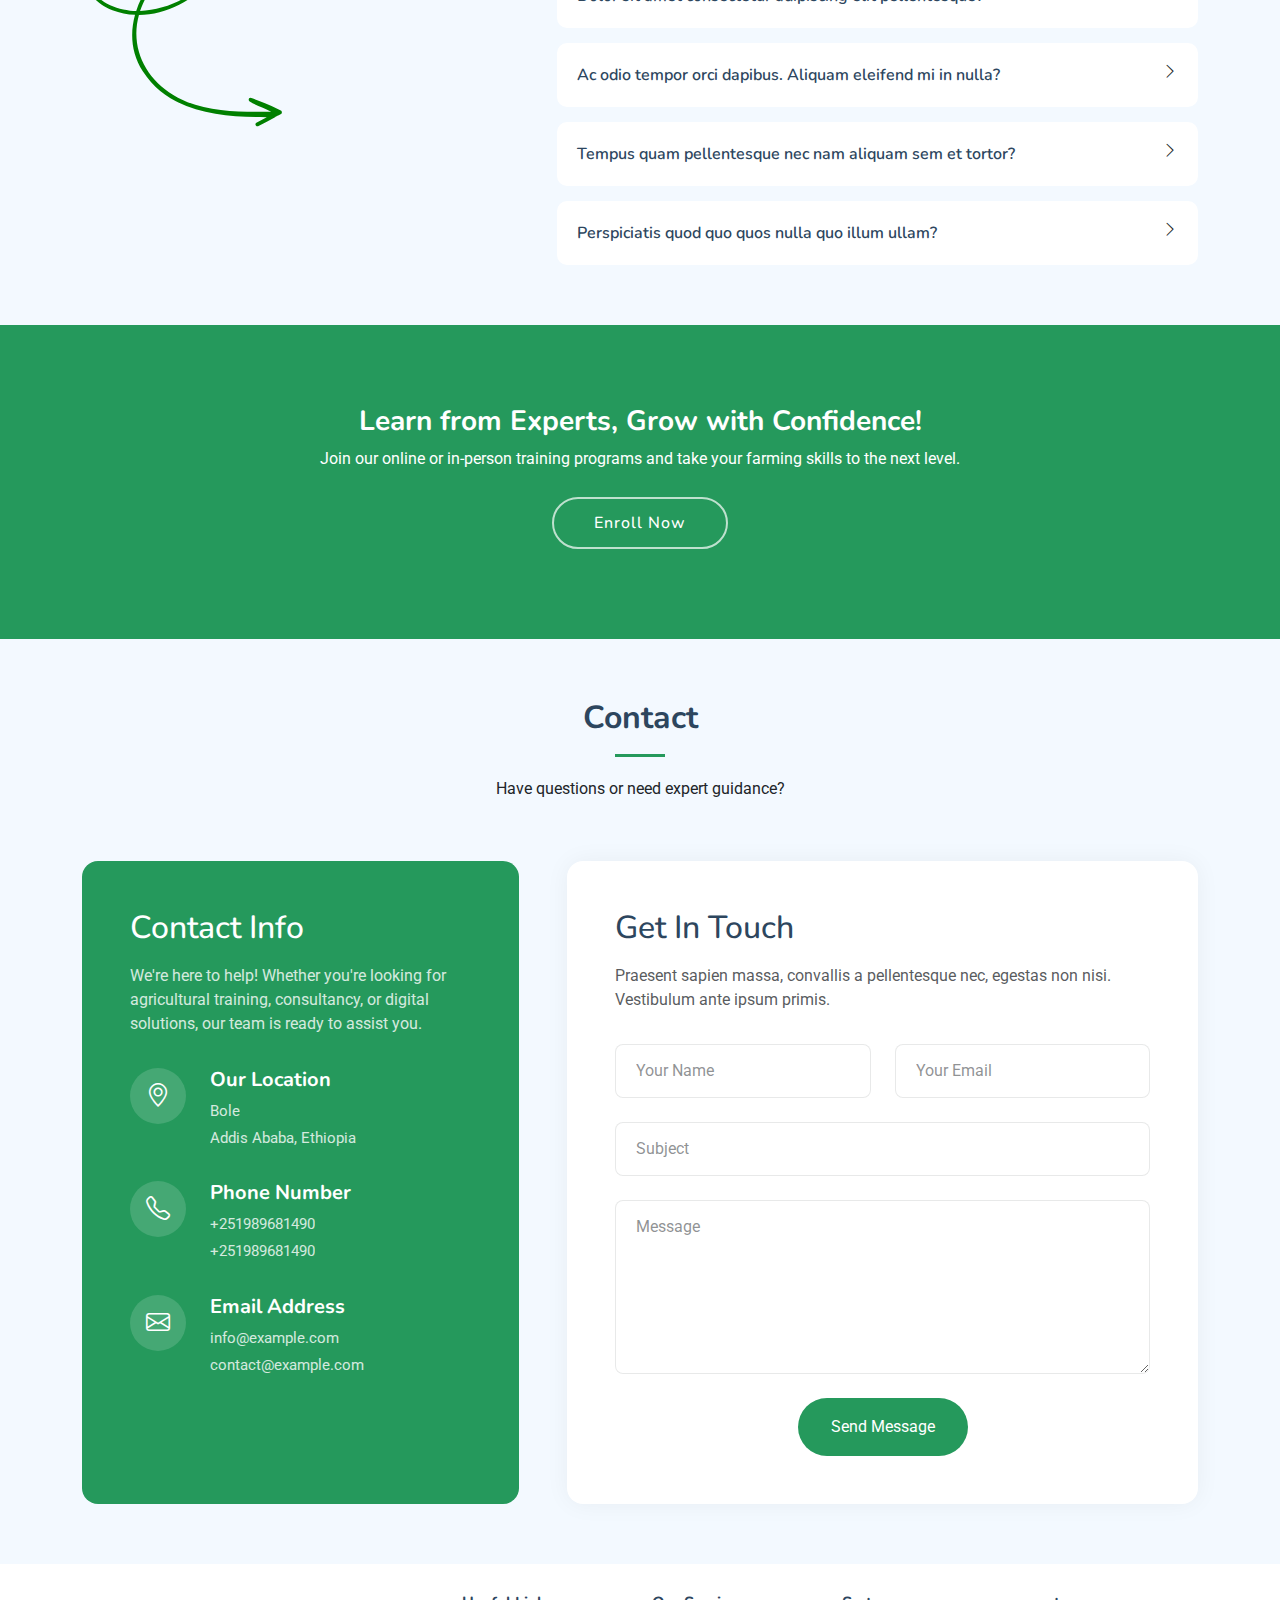
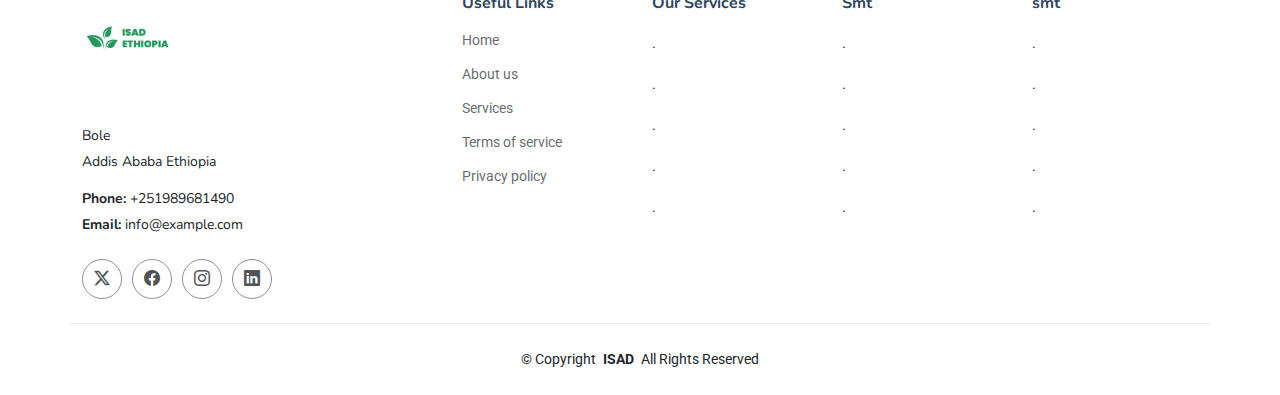
==== commit 21cfd834: "Add files via upload" ====
--- a/index.html
+++ b/index.html
@@ -64,14 +64,15 @@
         <div class="row align-items-center">
           <div class="col-lg-7">
             <div class="hero-content" data-aos="fade-up" data-aos-delay="200">
+              <p> <b> <span class="greencol" style="font-size: larger;">Integrated solutions Agricultural Developemnt </span> for Ethiopia </b> </p>
               <h1 class="mb-4">
-                Integrated<br>
-                solutions for <br>
-                <span class="accent-text">Agricultural Developemnt</span>
+                Online<br>
+                Agriculture<br>
+                <span class="accent-text">Education </span>
               </h1>
 
               <p class="mb-4 mb-md-5">
-                Offering agricultural courses for all levels—from beginners to experts—equipping farmers and agribusiness professionals with essential skills for sustainable growth.
+                Offering agricultural courses for all levels — from beginners to experts — equipping beginner farmers and agribusiness professionals with essential skills for sustainable growth.
               </p>
 
               <div class="hero-buttons">
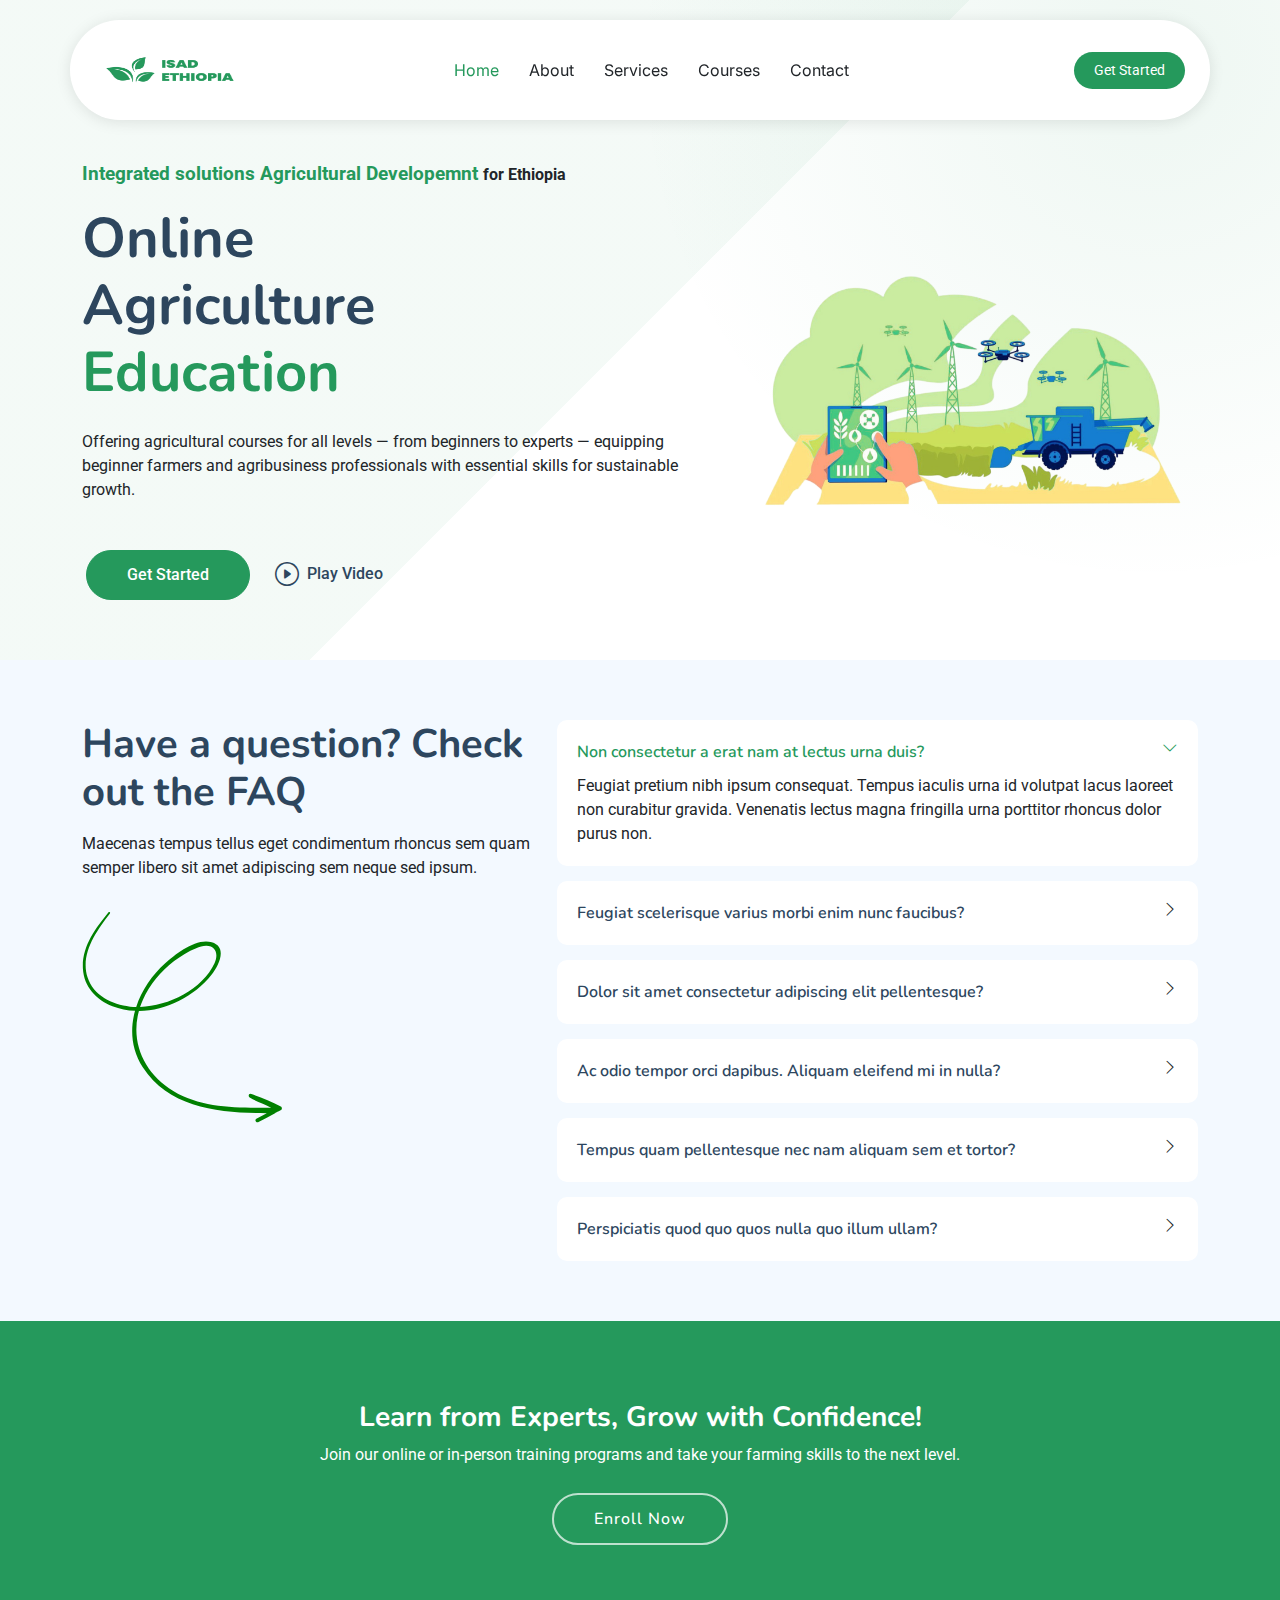
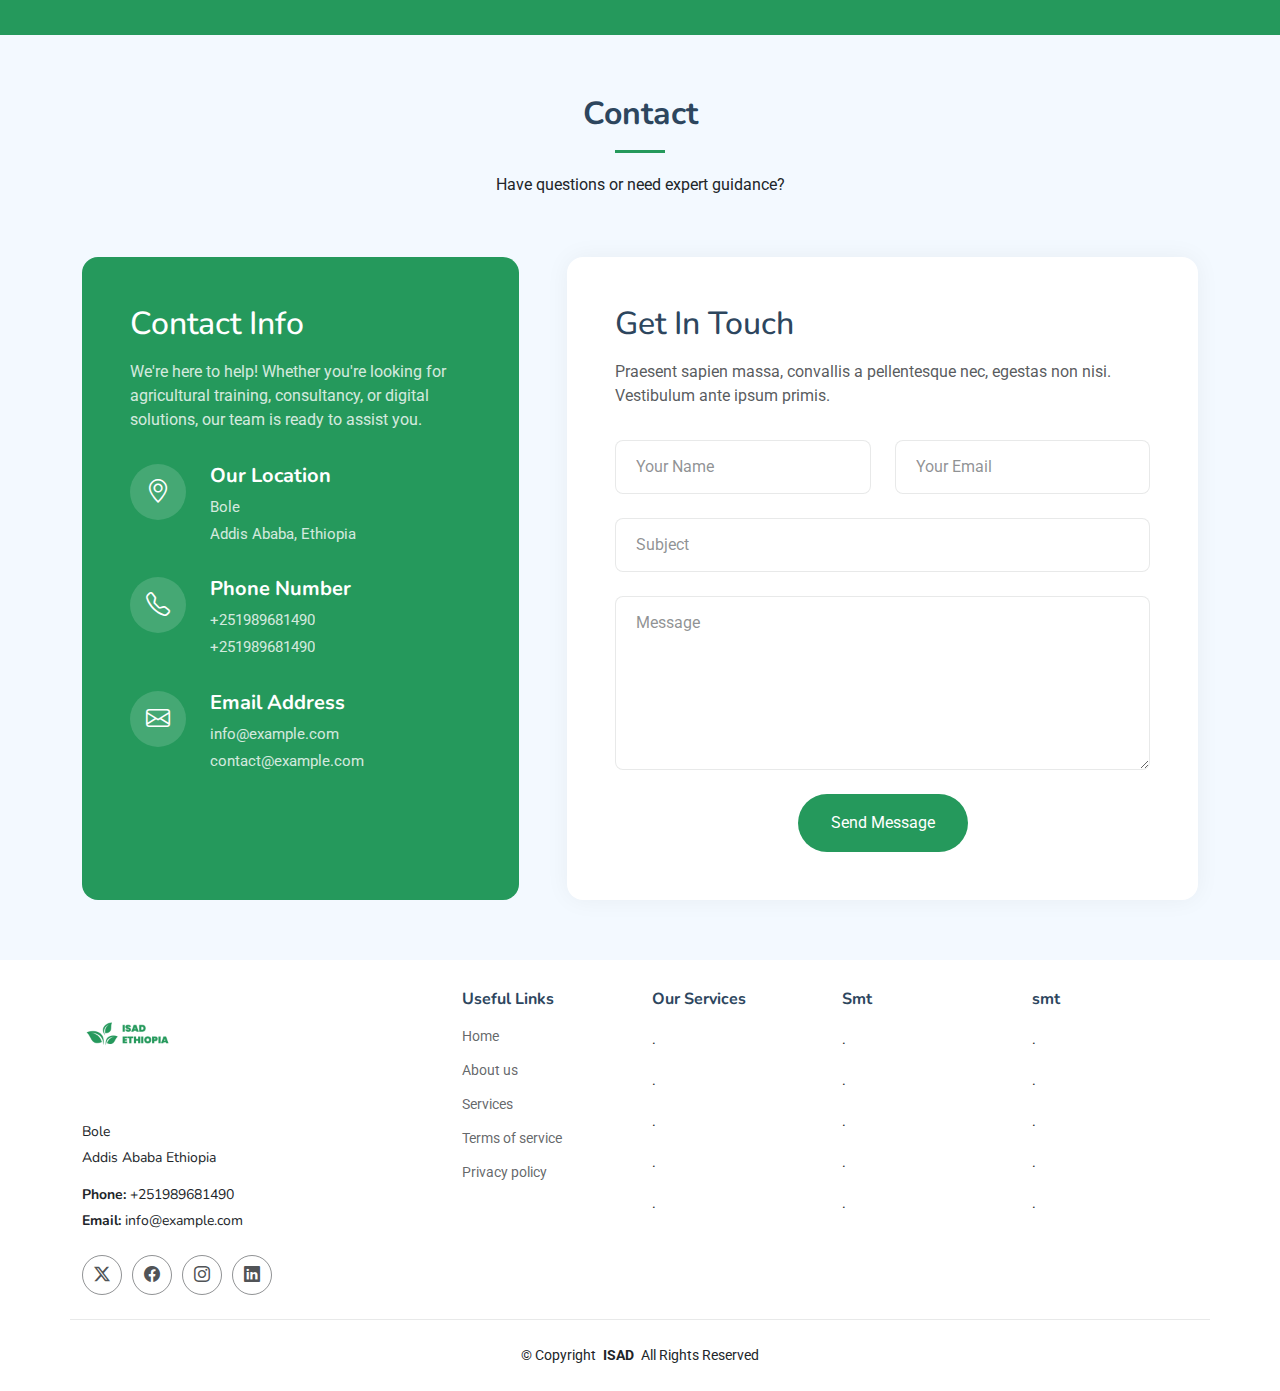
==== commit 90f7c325: "Add files via upload" ====
--- a/index.html
+++ b/index.html
@@ -42,9 +42,10 @@
       <nav id="navmenu" class="navmenu">
         <ul>
           <li><a href="#hero" class="active">Home</a></li>
-          <li><a href="#about">About</a></li>
-          <li><a href="#services">Services</a></li>
-          <li><a href="#contact">Contact</a></li>
+          <li><a href="assets/pages/Aboutus.html">About</a></li>
+          <li><a href="assets/pages/Service.html">Services</a></li>
+          <li><a href="assets/pages/Course.html">Courses</a></li>
+          <li><a href="assets/pages/Contact.html">Contact</a></li>
         </ul>
         <i class="mobile-nav-toggle d-xl-none bi bi-list"></i>
       </nav>
@@ -92,290 +93,6 @@
           </div>
         </div>
     </section><!-- /Hero Section -->
-
-    <!-- About Section -->
-    <section id="about" class="about section">
-
-      <div class="container" data-aos="fade-up" data-aos-delay="100">
-
-        <div class="row gy-4 align-items-center justify-content-between">
-
-          <div class="col-xl-5" data-aos="fade-up" data-aos-delay="200">
-            <span class="about-meta">Who We Are</span>
-            <h2 class="about-title">About ISAD Ethiopia</h2>
-            <p class="about-description">At ISAD Ethiopia, we are committed to transforming agriculture through innovation, sustainability, and expertise. Our mission is to empower farmers, agribusinesses, and stakeholders with the tools and knowledge they need to thrive in an evolving agricultural landscape.</p>
-
-            <div class="row feature-list-wrapper">
-              <div class="col-md-6">
-                <ul class="feature-list">
-                  <li><i class="bi bi-check-circle-fill"></i> Driving Agricultural Innovation</li>
-                  <li><i class="bi bi-check-circle-fill"></i> Supporting Sustainable Farming Practices</li>
-                  <li><i class="bi bi-check-circle-fill"></i> Empowering Local Farmers and Agribusinesses</li>
-                </ul>
-              </div>
-              <div class="col-md-6">
-                <ul class="feature-list">
-                  <li><i class="bi bi-check-circle-fill"></i> Providing Expert Training and Consultation</li>
-                  <li><i class="bi bi-check-circle-fill"></i> Leveraging Technology for Smarter Farming</li>
-                  <li><i class="bi bi-check-circle-fill"></i> Enhancing Market Linkages</li>
-                </ul>
-              </div>
-            </div>
-          </div>
-
-          <div class="col-xl-6" data-aos="fade-up" data-aos-delay="300">
-            <div class="image-wrapper">
-              <div class="images position-relative" data-aos="zoom-out" data-aos-delay="400">
-                <img src="assets/img/pexels-pixabay-259280.jpg" alt="Business Meeting" class="img-fluid main-image rounded-4">
-                <img src="assets/img/GettyImages-1091940998.jpg" alt="Team Discussion" class="img-fluid small-image rounded-4">
-              </div>
-            </div>
-          </div>
-        </div>
-
-      </div>
-
-    </section><!-- /About Section -->
-
-    <!-- Features Section -->
-    <section id="features" class="features section" style="padding-bottom: 0px;">
-
-      <!-- Section Title -->
-      <div class="container section-title" data-aos="fade-up" >
-        <h2>Our Strategic Outlook </h2>
-        <p>Building on our commitment to innovation and sustainability, ISAD Ethiopia is focused on driving meaningful progress in the agricultural sector. As we look ahead, our efforts will be centered on:</p>
-      </div><!-- End Section Title -->
-    </section><!-- /Features Section -->
-
-    <!-- Features Cards Section -->
-    <section id="features-cards" class="features-cards section" style="padding-top: 0px;">
-
-      <div class="container">
-
-        <div class="row gy-4">
-
-          <div class="col-xl-3 col-md-6" data-aos="zoom-in" data-aos-delay="100">
-            <div class="feature-box orange">
-              <i class="bi bi-recycle"></i>
-              <h4>Advancing Sustainable Agriculture</h4>
-              <p>Implementing eco-friendly farming techniques, Promoting climate-resilient crop solutions</p>
-            </div>
-          </div><!-- End Feature Borx-->
-
-          <div class="col-xl-3 col-md-6" data-aos="zoom-in" data-aos-delay="200">
-            <div class="feature-box blue">
-              <i class="bi bi-book"></i>
-              <h4>Enhancing Knowledge & Training</h4>
-              <p>Expanding farmer education programs, Providing expert-led workshops and consultations</p>
-            </div>
-          </div><!-- End Feature Borx-->
-
-          <div class="col-xl-3 col-md-6" data-aos="zoom-in" data-aos-delay="300">
-            <div class="feature-box green">
-              <i class="bi bi-bar-chart"></i>
-              <h4>Leveraging Agri-Tech Solutions</h4>
-              <p>Integrating digital tools for smarter farming, Supporting precision agriculture for higher yields</p>
-            </div>
-          </div><!-- End Feature Borx-->
-
-          <div class="col-xl-3 col-md-6" data-aos="zoom-in" data-aos-delay="400">
-            <div class="feature-box red">
-              <i class="bi bi-people-fill"></i>
-              <h4>Strengthening Community & Partnerships</h4>
-              <p>Collaborating with agribusinesses and stakeholders, Empowering local farmers with resources and market access</p>
-            </div>
-          </div><!-- End Feature Borx-->
-
-        </div>
-
-      </div>
-
-    </section><!-- /Features Cards Section -->
-
-    <!-- Features 2 Section -->
-
-    <!-- Services Section -->
-    <section id="services" class="services section light-background">
-
-      <!-- Section Title -->
-      <div class="container section-title" data-aos="fade-up">
-        <h2>Services</h2>
-        <p>Necessitatibus eius consequatur ex aliquid fuga eum quidem sint consectetur velit</p>
-      </div><!-- End Section Title -->
-
-      <div class="container" data-aos="fade-up" data-aos-delay="100">
-
-        <div class="row g-4">
-
-          <div class="col-lg-6" data-aos="fade-up" data-aos-delay="100">
-            <div class="service-card d-flex">
-              <div class="icon flex-shrink-0">
-                <i class="bi  bi-pc-display"></i>
-              </div>
-              <div>
-                <h3>Agricultural Training Programs</h3>
-                <p>Hands-on and digital learning for farmers and agribusiness professionals, covering modern techniques, management, and sustainability.</p>
-                <a data-bs-toggle="offcanvas" href="#Service1" class="read-more">Read More <i class="bi bi-arrow-right"></i></a>
-              </div>
-            </div>
-            <div class="offcanvas offcanvas-start" tabindex="-1" id="Service1" aria-labelledby="offcanvasExampleLabel">
-              <div class="offcanvas-header">
-                <h5 class="offcanvas-title " id="offcanvasExampleLabel">Agricultural Training Programs </h5>
-                <button type="button" class="btn-close" data-bs-dismiss="offcanvas" aria-label="Close"></button>
-              </div>
-              <div class="offcanvas-body">
-                <div>
-                  We offer comprehensive training to equip farmers and agribusiness professionals with modern techniques and best practices.
-                </div>
-                  <ul>
-                    <li>Online and in-person courses tailored to different expertise levels.</li>
-                    <li>Training on sustainable farming, agribusiness management, and modern techniques.</li>
-                    <li>Practical workshops and field demonstrations for hands-on learning.</li>
-                    <li>Access to expert trainers and industry leaders.</li>
-                  </ul>
-              </div>
-            </div>
-          </div><!-- End Service Card -->
-
-          <div class="col-lg-6" data-aos="fade-up" data-aos-delay="200">
-            <div class="service-card d-flex">
-              <div class="icon flex-shrink-0">
-                <i class="bi bi-briefcase-fill"></i>
-              </div>
-              <div>
-                <h3>Agribusiness Consultancy</h3>
-                <p>Expert support in strategic planning, market expansion, and operational efficiency to drive growth and productivity.</p>
-                <a data-bs-toggle="offcanvas" href="#Service2" class="read-more">Read More <i class="bi bi-arrow-right"></i></a>
-              </div>
-            </div>
-            <div class="offcanvas offcanvas-start" tabindex="-1" id="Service2" aria-labelledby="offcanvasExampleLabel">
-              <div class="offcanvas-header">
-                <h5 class="offcanvas-title" id="offcanvasExampleLabel">2</h5>
-                <button type="button" class="btn-close" data-bs-dismiss="offcanvas" aria-label="Close"></button>
-              </div>
-              <div class="offcanvas-body">
-                <div>
-                  Some text as placeholder. In real life you can have the elements you have chosen. Like, text, images, lists, etc.
-                </div>
-                <div class="dropdown mt-3">
-                  <button class="btn btn-secondary dropdown-toggle" type="button" data-bs-toggle="dropdown">
-                    Dropdown button
-                  </button>
-                  <ul class="dropdown-menu">
-                    <li><a class="dropdown-item" href="#">Action</a></li>
-                    <li><a class="dropdown-item" href="#">Another action</a></li>
-                    <li><a class="dropdown-item" href="#">Something else here</a></li>
-                  </ul>
-                </div>
-              </div>
-            </div>
-          </div><!-- End Service Card -->
-          <div class="col-lg-6" data-aos="fade-up" data-aos-delay="400">
-            <div class="service-card d-flex">
-              <div class="icon flex-shrink-0">
-                <i class="fa-solid fa-flask-vial"></i>
-              </div>
-              <div>
-                <h3>Sustainable Farming Research</h3>
-                <p>Innovative, climate-smart solutions focusing on soil health, water conservation, and eco-friendly practices.</p>
-                <a data-bs-toggle="offcanvas" href="#Service3" class="read-more">Read More <i class="bi bi-arrow-right"></i></a>
-              </div>
-            </div>
-            <div class="offcanvas offcanvas-start" tabindex="-1" id="Service3" aria-labelledby="offcanvasExampleLabel">
-              <div class="offcanvas-header">
-                <h5 class="offcanvas-title" id="offcanvasExampleLabel">3</h5>
-                <button type="button" class="btn-close" data-bs-dismiss="offcanvas" aria-label="Close"></button>
-              </div>
-              <div class="offcanvas-body">
-                <div>
-                  Some text as placeholder. In real life you can have the elements you have chosen. Like, text, images, lists, etc.
-                </div>
-                <div class="dropdown mt-3">
-                  <button class="btn btn-secondary dropdown-toggle" type="button" data-bs-toggle="dropdown">
-                    Dropdown button
-                  </button>
-                  <ul class="dropdown-menu">
-                    <li><a class="dropdown-item" href="#">Action</a></li>
-                    <li><a class="dropdown-item" href="#">Another action</a></li>
-                    <li><a class="dropdown-item" href="#">Something else here</a></li>
-                  </ul>
-                </div>
-              </div>
-            </div>
-          </div><!-- End Service Card -->
-
-          <div class="col-lg-6" data-aos="fade-up" data-aos-delay="300">
-            <div class="service-card d-flex">
-              <div class="icon flex-shrink-0">
-                <i class="fa-solid fa-arrows-spin"></i>
-              </div>
-              <div>
-                <h3>Supply Chain Optimization</h3>
-                <p>Enhancing efficiency in logistics and distribution to ensure timely access to quality agricultural inputs.</p>
-                <a data-bs-toggle="offcanvas" href="#Service4" class="read-more">Read More <i class="bi bi-arrow-right"></i></a>
-              </div>
-            </div>
-            <div class="offcanvas offcanvas-start" tabindex="-1" id="Service4" aria-labelledby="offcanvasExampleLabel">
-              <div class="offcanvas-header">
-                <h5 class="offcanvas-title" id="offcanvasExampleLabel">4</h5>
-                <button type="button" class="btn-close" data-bs-dismiss="offcanvas" aria-label="Close"></button>
-              </div>
-              <div class="offcanvas-body">
-                <div>
-                  Some text as placeholder. In real life you can have the elements you have chosen. Like, text, images, lists, etc.
-                </div>
-                <div class="dropdown mt-3">
-                  <button class="btn btn-secondary dropdown-toggle" type="button" data-bs-toggle="dropdown">
-                    Dropdown button
-                  </button>
-                  <ul class="dropdown-menu">
-                    <li><a class="dropdown-item" href="#">Action</a></li>
-                    <li><a class="dropdown-item" href="#">Another action</a></li>
-                    <li><a class="dropdown-item" href="#">Something else here</a></li>
-                  </ul>
-                </div>
-              </div>
-            </div>
-          </div><!-- End Service Card -->
-
-          <div class="col-lg-6" data-aos="fade-up" data-aos-delay="400">
-            <div class="service-card d-flex">
-              <div class="icon flex-shrink-0">
-                <i class="fa-solid fa-satellite-dish"></i>
-              </div>
-              <div>
-                <h3>Digital Precision Farming</h3>
-                <p>Tech-driven solutions like IoT monitoring, AI crop management, and automation for smarter farming.</p>
-                <a data-bs-toggle="offcanvas" href="#Service5" class="read-more">Read More <i class="bi bi-arrow-right"></i></a>
-              </div>
-            </div>
-            <div class="offcanvas offcanvas-start" tabindex="-1" id="Service5" aria-labelledby="offcanvasExampleLabel">
-              <div class="offcanvas-header">
-                <h5 class="offcanvas-title" id="offcanvasExampleLabel">5</h5>
-                <button type="button" class="btn-close" data-bs-dismiss="offcanvas" aria-label="Close"></button>
-              </div>
-              <div class="offcanvas-body">
-                <div>
-                  Some text as placeholder. In real life you can have the elements you have chosen. Like, text, images, lists, etc.
-                </div>
-                <div class="dropdown mt-3">
-                  <button class="btn btn-secondary dropdown-toggle" type="button" data-bs-toggle="dropdown">
-                    Dropdown button
-                  </button>
-                  <ul class="dropdown-menu">
-                    <li><a class="dropdown-item" href="#">Action</a></li>
-                    <li><a class="dropdown-item" href="#">Another action</a></li>
-                    <li><a class="dropdown-item" href="#">Something else here</a></li>
-                  </ul>
-                </div>
-              </div>
-            </div>
-          </div><!-- End Service Card -->
-        </div>
-
-      </div>
-
-    </section><!-- /Services Section -->
 
     <!-- Faq Section -->
     <section class="faq-9 faq section light-background" id="faq">
--- a/assets/css/main.css
+++ b/assets/css/main.css
@@ -85,6 +85,9 @@
 h6 {
   color: var(--heading-color);
   font-family: var(--heading-font);
+}
+.greencol{
+  color: var(--accent-color);
 }
 
 /* PHP Email Form Messages
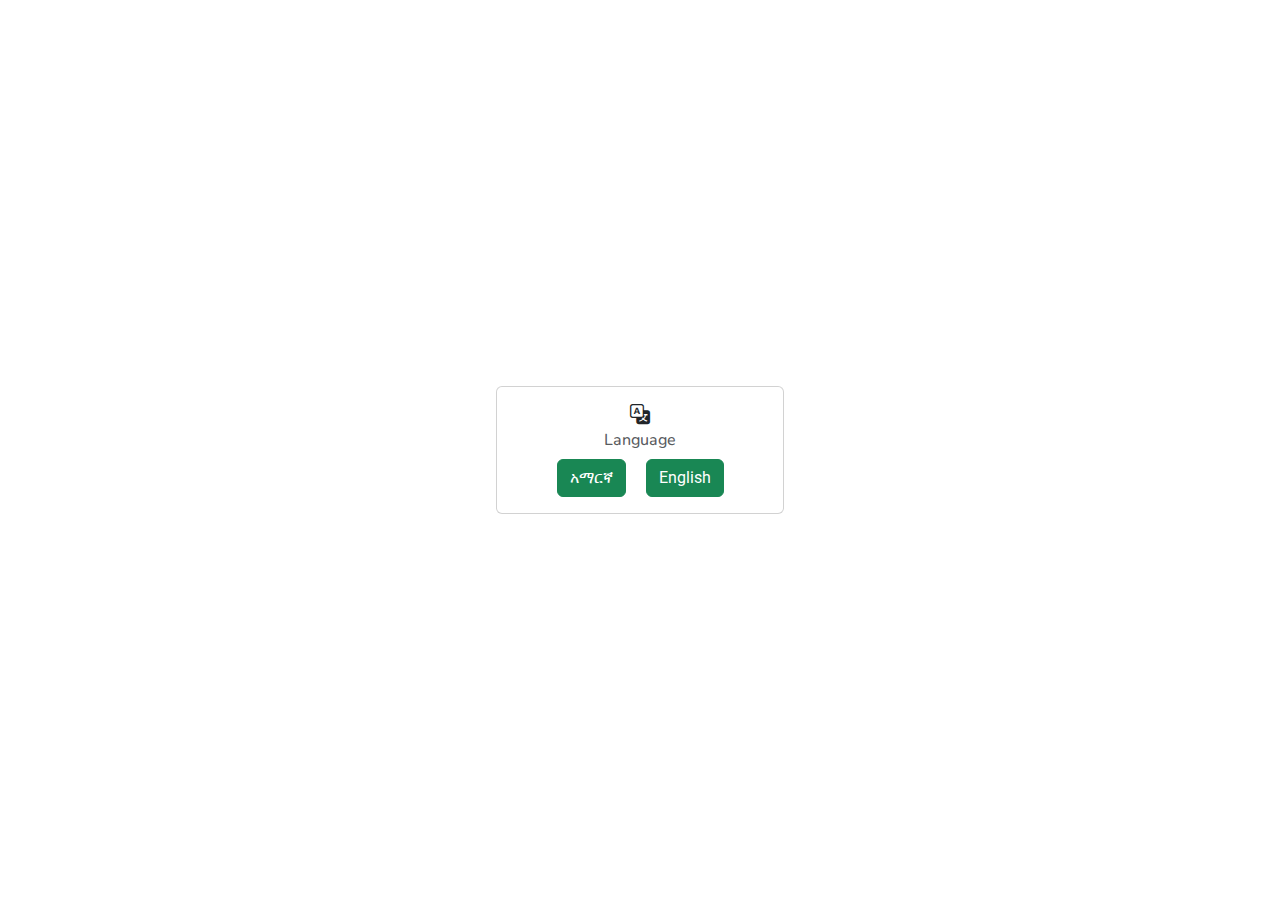
==== commit 76c910b3: "Add files via upload" ====
--- a/index.html
+++ b/index.html
@@ -1,377 +1,67 @@
-<!DOCTYPE html>
-<html lang="en">
-
-<head>
-  <meta charset="utf-8">
-  <meta content="width=device-width, initial-scale=1.0" name="viewport">
-  <title>ISAD - Integrated solutions for Agricultural Developemnt </title>
-  <meta name="description" content="">
-  <meta name="keywords" content="">
-
-  <!-- Favicons -->
-  <link href="assets/img/FavIcon (2).png" rel="icon">
-
-  <!-- Fonts -->
-  <link href="https://fonts.googleapis.com" rel="preconnect">
-  <link href="https://fonts.gstatic.com" rel="preconnect" crossorigin>
-  <link href="https://fonts.googleapis.com/css2?family=Roboto:ital,wght@0,100;0,300;0,400;0,500;0,700;0,900;1,100;1,300;1,400;1,500;1,700;1,900&family=Inter:wght@100;200;300;400;500;600;700;800;900&family=Nunito:ital,wght@0,200;0,300;0,400;0,500;0,600;0,700;0,800;0,900;1,200;1,300;1,400;1,500;1,600;1,700;1,800;1,900&display=swap" rel="stylesheet">
-
-  <!-- Vendor CSS Files -->
-  <link rel="stylesheet" href="https://cdnjs.cloudflare.com/ajax/libs/font-awesome/6.7.2/css/all.min.css" integrity="sha512-Evv84Mr4kqVGRNSgIGL/F/aIDqQb7xQ2vcrdIwxfjThSH8CSR7PBEakCr51Ck+w+/U6swU2Im1vVX0SVk9ABhg==" crossorigin="anonymous" referrerpolicy="no-referrer" />
-  <link href="assets/vendor/bootstrap/css/bootstrap.min.css" rel="stylesheet">
-  <link href="assets/vendor/bootstrap-icons/bootstrap-icons.css" rel="stylesheet">
-  <link href="assets/vendor/aos/aos.css" rel="stylesheet">
-  <link href="assets/vendor/glightbox/css/glightbox.min.css" rel="stylesheet">
-  <link href="assets/vendor/swiper/swiper-bundle.min.css" rel="stylesheet">
-
-  <!-- Main CSS File -->
-  <link href="assets/css/main.css" rel="stylesheet">
-
-
-</head>
-
-<body class="index-page">
-
-  <header id="header" class="header d-flex align-items-center fixed-top">
-    <div class="header-container container-fluid container-xl position-relative d-flex align-items-center justify-content-between">
-
-      <a href="index.html" class="logo d-flex align-items-center ">
-          <img src="assets/img/1233.png" alt="" width="140px" > 
-      </a>
-
-      <nav id="navmenu" class="navmenu">
-        <ul>
-          <li><a href="#hero" class="active">Home</a></li>
-          <li><a href="assets/pages/Aboutus.html">About</a></li>
-          <li><a href="assets/pages/Service.html">Services</a></li>
-          <li><a href="assets/pages/Course.html">Courses</a></li>
-          <li><a href="assets/pages/Contact.html">Contact</a></li>
-        </ul>
-        <i class="mobile-nav-toggle d-xl-none bi bi-list"></i>
-      </nav>
-
-      <a class="btn-getstarted" href="https://forms.gle/fcLqz2RgwCa1pCZW6">Get Started</a>
-
-    </div>
-  </header>
-
-  <main class="main">
-
-    <!-- Hero Section -->
-    <section id="hero" class="hero section">
-
-      <div class="container" data-aos="fade-up" data-aos-delay="100">
-
-        <div class="row align-items-center">
-          <div class="col-lg-7">
-            <div class="hero-content" data-aos="fade-up" data-aos-delay="200">
-              <p> <b> <span class="greencol" style="font-size: larger;">Integrated solutions Agricultural Developemnt </span> for Ethiopia </b> </p>
-              <h1 class="mb-4">
-                Online<br>
-                Agriculture<br>
-                <span class="accent-text">Education </span>
-              </h1>
-
-              <p class="mb-4 mb-md-5">
-                Offering agricultural courses for all levels — from beginners to experts — equipping beginner farmers and agribusiness professionals with essential skills for sustainable growth.
-              </p>
-
-              <div class="hero-buttons">
-                <a href="https://forms.gle/fcLqz2RgwCa1pCZW6" class="btn btn-primary me-0 me-sm-2 mx-1">Get Started</a>
-                <a href="https://www.youtube.com/watch?v=Lf6c7yfJSSg" class="btn btn-link mt-2 mt-sm-0 glightbox">
-                  <i class="bi bi-play-circle me-1"></i>
-                  Play Video
-                </a>
-              </div>
-            </div>
-          </div>
-
-          <div class="col-lg-5">
-            <div class="hero-image" data-aos="zoom-out" data-aos-delay="300">
-              <img src="assets/img/bhj.png" alt="Hero Image" class="img-fluid">
-            </div>
-          </div>
-        </div>
-    </section><!-- /Hero Section -->
-
-    <!-- Faq Section -->
-    <section class="faq-9 faq section light-background" id="faq">
-
-      <div class="container">
-        <div class="row">
-
-          <div class="col-lg-5" data-aos="fade-up">
-            <h2 class="faq-title">Have a question? Check out the FAQ</h2>
-            <p class="faq-description">Maecenas tempus tellus eget condimentum rhoncus sem quam semper libero sit amet adipiscing sem neque sed ipsum.</p>
-            <div class="faq-arrow d-none d-lg-block" data-aos="fade-up" data-aos-delay="200">
-              <svg class="faq-arrow" width="200" height="211" viewBox="0 0 200 211" fill="none" xmlns="http://www.w3.org/2000/svg" style="color: green;">
-                <path d="M198.804 194.488C189.279 189.596 179.529 185.52 169.407 182.07L169.384 182.049C169.227 181.994 169.07 181.939 168.912 181.884C166.669 181.139 165.906 184.546 167.669 185.615C174.053 189.473 182.761 191.837 189.146 195.695C156.603 195.912 119.781 196.591 91.266 179.049C62.5221 161.368 48.1094 130.695 56.934 98.891C84.5539 98.7247 112.556 84.0176 129.508 62.667C136.396 53.9724 146.193 35.1448 129.773 30.2717C114.292 25.6624 93.7109 41.8875 83.1971 51.3147C70.1109 63.039 59.63 78.433 54.2039 95.0087C52.1221 94.9842 50.0776 94.8683 48.0703 94.6608C30.1803 92.8027 11.2197 83.6338 5.44902 65.1074C-1.88449 41.5699 14.4994 19.0183 27.9202 1.56641C28.6411 0.625793 27.2862 -0.561638 26.5419 0.358501C13.4588 16.4098 -0.221091 34.5242 0.896608 56.5659C1.8218 74.6941 14.221 87.9401 30.4121 94.2058C37.7076 97.0203 45.3454 98.5003 53.0334 98.8449C47.8679 117.532 49.2961 137.487 60.7729 155.283C87.7615 197.081 139.616 201.147 184.786 201.155L174.332 206.827C172.119 208.033 174.345 211.287 176.537 210.105C182.06 207.125 187.582 204.122 193.084 201.144C193.346 201.147 195.161 199.887 195.423 199.868C197.08 198.548 193.084 201.144 195.528 199.81C196.688 199.192 197.846 198.552 199.006 197.935C200.397 197.167 200.007 195.087 198.804 194.488ZM60.8213 88.0427C67.6894 72.648 78.8538 59.1566 92.1207 49.0388C98.8475 43.9065 106.334 39.2953 114.188 36.1439C117.295 34.8947 120.798 33.6609 124.168 33.635C134.365 33.5511 136.354 42.9911 132.638 51.031C120.47 77.4222 86.8639 93.9837 58.0983 94.9666C58.8971 92.6666 59.783 90.3603 60.8213 88.0427Z" fill="currentColor"></path>
-              </svg>
-            </div>
-          </div>
-
-          <div class="col-lg-7" data-aos="fade-up" data-aos-delay="300">
-            <div class="faq-container">
-
-              <div class="faq-item faq-active">
-                <h3>Non consectetur a erat nam at lectus urna duis?</h3>
-                <div class="faq-content">
-                  <p>Feugiat pretium nibh ipsum consequat. Tempus iaculis urna id volutpat lacus laoreet non curabitur gravida. Venenatis lectus magna fringilla urna porttitor rhoncus dolor purus non.</p>
-                </div>
-                <i class="faq-toggle bi bi-chevron-right"></i>
-              </div><!-- End Faq item-->
-
-              <div class="faq-item">
-                <h3>Feugiat scelerisque varius morbi enim nunc faucibus?</h3>
-                <div class="faq-content">
-                  <p>Dolor sit amet consectetur adipiscing elit pellentesque habitant morbi. Id interdum velit laoreet id donec ultrices. Fringilla phasellus faucibus scelerisque eleifend donec pretium. Est pellentesque elit ullamcorper dignissim. Mauris ultrices eros in cursus turpis massa tincidunt dui.</p>
-                </div>
-                <i class="faq-toggle bi bi-chevron-right"></i>
-              </div><!-- End Faq item-->
-
-              <div class="faq-item">
-                <h3>Dolor sit amet consectetur adipiscing elit pellentesque?</h3>
-                <div class="faq-content">
-                  <p>Eleifend mi in nulla posuere sollicitudin aliquam ultrices sagittis orci. Faucibus pulvinar elementum integer enim. Sem nulla pharetra diam sit amet nisl suscipit. Rutrum tellus pellentesque eu tincidunt. Lectus urna duis convallis convallis tellus. Urna molestie at elementum eu facilisis sed odio morbi quis</p>
-                </div>
-                <i class="faq-toggle bi bi-chevron-right"></i>
-              </div><!-- End Faq item-->
-
-              <div class="faq-item">
-                <h3>Ac odio tempor orci dapibus. Aliquam eleifend mi in nulla?</h3>
-                <div class="faq-content">
-                  <p>Dolor sit amet consectetur adipiscing elit pellentesque habitant morbi. Id interdum velit laoreet id donec ultrices. Fringilla phasellus faucibus scelerisque eleifend donec pretium. Est pellentesque elit ullamcorper dignissim. Mauris ultrices eros in cursus turpis massa tincidunt dui.</p>
-                </div>
-                <i class="faq-toggle bi bi-chevron-right"></i>
-              </div><!-- End Faq item-->
-
-              <div class="faq-item">
-                <h3>Tempus quam pellentesque nec nam aliquam sem et tortor?</h3>
-                <div class="faq-content">
-                  <p>Molestie a iaculis at erat pellentesque adipiscing commodo. Dignissim suspendisse in est ante in. Nunc vel risus commodo viverra maecenas accumsan. Sit amet nisl suscipit adipiscing bibendum est. Purus gravida quis blandit turpis cursus in</p>
-                </div>
-                <i class="faq-toggle bi bi-chevron-right"></i>
-              </div><!-- End Faq item-->
-
-              <div class="faq-item">
-                <h3>Perspiciatis quod quo quos nulla quo illum ullam?</h3>
-                <div class="faq-content">
-                  <p>Enim ea facilis quaerat voluptas quidem et dolorem. Quis et consequatur non sed in suscipit sequi. Distinctio ipsam dolore et.</p>
-                </div>
-                <i class="faq-toggle bi bi-chevron-right"></i>
-              </div><!-- End Faq item-->
-
-            </div>
-          </div>
-
-        </div>
-      </div>
-    </section><!-- /Faq Section -->
-
-    <!-- Call To Action 2 Section -->
-    <section id="call-to-action-2" class="call-to-action-2 section dark-background">
-
-      <div class="container">
-        <div class="row justify-content-center" data-aos="zoom-in" data-aos-delay="100">
-          <div class="col-xl-10">
-            <div class="text-center">
-              <h3>Learn from Experts, Grow with Confidence!</h3>
-              <p>Join our online or in-person training programs and take your farming skills to the next level.</p>
-              <a class="cta-btn" href="https://forms.gle/fcLqz2RgwCa1pCZW6">Enroll Now</a>
-            </div>
-          </div>
-        </div>
-      </div>
-
-    </section><!-- /Call To Action 2 Section -->
-
-    <!-- Contact Section -->
-    <section id="contact" class="contact section light-background">
-
-      <!-- Section Title -->
-      <div class="container section-title" data-aos="fade-up">
-        <h2>Contact</h2>
-        <p>Have questions or need expert guidance? </p>
-      </div><!-- End Section Title -->
-
-      <div class="container" data-aos="fade-up" data-aos-delay="100">
-
-        <div class="row g-4 g-lg-5">
-          <div class="col-lg-5">
-            <div class="info-box" data-aos="fade-up" data-aos-delay="200">
-              <h3>Contact Info</h3>
-              <p>We're here to help! Whether you're looking for agricultural training, consultancy, or digital solutions, our team is ready to assist you.</p>
-
-              <div class="info-item" data-aos="fade-up" data-aos-delay="300">
-                <div class="icon-box">
-                  <i class="bi bi-geo-alt"></i>
-                </div>
-                <div class="content">
-                  <h4>Our Location</h4>
-                  <p>Bole</p>
-                  <p>Addis Ababa, Ethiopia</p>
-                </div>
-              </div>
-
-              <div class="info-item" data-aos="fade-up" data-aos-delay="400">
-                <div class="icon-box">
-                  <i class="bi bi-telephone"></i>
-                </div>
-                <div class="content">
-                  <h4>Phone Number</h4>
-                  <p>+251989681490</p>
-                  <p>+251989681490</p>
-                </div>
-              </div>
-
-              <div class="info-item" data-aos="fade-up" data-aos-delay="500">
-                <div class="icon-box">
-                  <i class="bi bi-envelope"></i>
-                </div>
-                <div class="content">
-                  <h4>Email Address</h4>
-                  <p>info@example.com</p>
-                  <p>contact@example.com</p>
-                </div>
-              </div>
-            </div>
-          </div>
-
-          <div class="col-lg-7">
-            <div class="contact-form" data-aos="fade-up" data-aos-delay="300">
-              <h3>Get In Touch</h3>
-              <p>Praesent sapien massa, convallis a pellentesque nec, egestas non nisi. Vestibulum ante ipsum primis.</p>
-
-              <form action="forms/contact.php" method="post" class="php-email-form" data-aos="fade-up" data-aos-delay="200">
-                <div class="row gy-4">
-
-                  <div class="col-md-6">
-                    <input type="text" name="name" class="form-control" placeholder="Your Name" required="">
-                  </div>
-
-                  <div class="col-md-6 ">
-                    <input type="email" class="form-control" name="email" placeholder="Your Email" required="">
-                  </div>
-
-                  <div class="col-12">
-                    <input type="text" class="form-control" name="subject" placeholder="Subject" required="">
-                  </div>
-
-                  <div class="col-12">
-                    <textarea class="form-control" name="message" rows="6" placeholder="Message" required=""></textarea>
-                  </div>
-
-                  <div class="col-12 text-center">
-                    <div class="loading">Loading</div>
-                    <div class="error-message"></div>
-                    <div class="sent-message">Your message has been sent. Thank you!</div>
-
-                    <button type="submit" class="btn">Send Message</button>
-                  </div>
-
-                </div>
-              </form>
-
-            </div>
-          </div>
-
-        </div>
-
-      </div>
-
-    </section><!-- /Contact Section -->
-
-  </main>
-
-  <footer id="footer" class="footer">
-
-    <div class="container footer-top">
-      <div class="row gy-4">
-        <div class="col-lg-4 col-md-6 footer-about">
-          <a href="index.html" class="logo d-flex align-items-center">
-            <img src="assets/img/IsadLogo.png">
-          </a>
-          <div class="footer-contact pt-3">
-            <p>Bole</p>
-            <p>Addis Ababa Ethiopia</p>
-            <p class="mt-3"><strong>Phone:</strong> <span>+251989681490</span></p>
-            <p><strong>Email:</strong> <span>info@example.com</span></p>
-          </div>
-          <div class="social-links d-flex mt-4">
-            <a href=""><i class="bi bi-twitter-x"></i></a>
-            <a href=""><i class="bi bi-facebook"></i></a>
-            <a href=""><i class="bi bi-instagram"></i></a>
-            <a href=""><i class="bi bi-linkedin"></i></a>
-          </div>
-        </div>
-
-        <div class="col-lg-2 col-md-3 footer-links">
-          <h4>Useful Links</h4>
-          <ul>
-            <li><a href="#">Home</a></li>
-            <li><a href="#">About us</a></li>
-            <li><a href="#">Services</a></li>
-            <li><a href="#">Terms of service</a></li>
-            <li><a href="#">Privacy policy</a></li>
-          </ul>
-        </div>
-
-        <div class="col-lg-2 col-md-3 footer-links">
-          <h4>Our Services</h4>
-          <ul>
-            <li>.</li>
-            <li>.</li>
-            <li>.</li>
-            <li>.</li>
-            <li>.</li>
-          </ul>
-        </div>
-
-        <div class="col-lg-2 col-md-3 footer-links">
-          <h4>Smt</h4>
-          <ul>
-            <li>.</li>
-            <li>.</li>
-            <li>.</li>
-            <li>.</li>
-            <li>.</li>
-          </ul>
-        </div>
-
-        <div class="col-lg-2 col-md-3 footer-links">
-          <h4>smt</h4>
-          <ul>
-            <li>.</li>
-            <li>.</li>
-            <li>.</li>
-            <li>.</li>
-            <li>.</li>
-          </ul>
-        </div>
-
-      </div>
-    </div>
-
-    <div class="container copyright text-center mt-4">
-      <p>© <span>Copyright</span> <strong class="px-1 sitename">ISAD</strong> <span>All Rights Reserved</span></p>
-    </div>
-
-  </footer>
-
-  <!-- Scroll Top -->
-  <a href="#" id="scroll-top" class="scroll-top d-flex align-items-center justify-content-center"><i class="bi bi-arrow-up-short"></i></a>
-
-  <!-- Vendor JS Files -->
-  <script src="assets/vendor/bootstrap/js/bootstrap.bundle.min.js"></script>
-  <script src="assets/vendor/php-email-form/validate.js"></script>
-  <script src="assets/vendor/aos/aos.js"></script>
-  <script src="assets/vendor/glightbox/js/glightbox.min.js"></script>
-  <script src="assets/vendor/swiper/swiper-bundle.min.js"></script>
-  <script src="assets/vendor/purecounter/purecounter_vanilla.js"></script>
-
-  <!-- Main JS File -->
-  <script src="assets/js/main.js"></script>
-
-</body>
-
+<!DOCTYPE html>
+<html lang="en">
+
+<head>
+  <meta charset="utf-8">
+  <meta content="width=device-width, initial-scale=1.0" name="viewport">
+  <title>ISAD - Course </title>
+  <meta name="description" content="">
+  <meta name="keywords" content="">
+
+  <!-- Favicons -->
+  <link href="assets/img/FavIcon (2).png" rel="icon">
+
+  <!-- Fonts -->
+  <link href="https://fonts.googleapis.com" rel="preconnect">
+  <link href="https://fonts.gstatic.com" rel="preconnect" crossorigin>
+  <link href="https://fonts.googleapis.com/css2?family=Roboto:ital,wght@0,100;0,300;0,400;0,500;0,700;0,900;1,100;1,300;1,400;1,500;1,700;1,900&family=Inter:wght@100;200;300;400;500;600;700;800;900&family=Nunito:ital,wght@0,200;0,300;0,400;0,500;0,600;0,700;0,800;0,900;1,200;1,300;1,400;1,500;1,600;1,700;1,800;1,900&display=swap" rel="stylesheet">
+
+  <!-- Vendor CSS Files -->
+  <link rel="stylesheet" href="https://cdnjs.cloudflare.com/ajax/libs/font-awesome/6.7.2/css/all.min.css" integrity="sha512-Evv84Mr4kqVGRNSgIGL/F/aIDqQb7xQ2vcrdIwxfjThSH8CSR7PBEakCr51Ck+w+/U6swU2Im1vVX0SVk9ABhg==" crossorigin="anonymous" referrerpolicy="no-referrer" />
+  <link href="assets/vendor/bootstrap/css/bootstrap.min.css" rel="stylesheet">
+  <link href="assets/vendor/bootstrap-icons/bootstrap-icons.css" rel="stylesheet">
+
+  <!-- Main CSS File -->
+  <link href="assets/css/main.css" rel="stylesheet">
+
+   <style>
+        body{
+            padding: 0;
+            margin: 0;
+            background-image: url(assets/img/cropedcontisad.png);
+            background-size: cover;
+        }
+
+        .card{
+            text-align: center;
+        }
+        .container{
+            width: 100%;
+            height: 100vh;
+            display: flex;
+            justify-content: center;
+            align-items: center;
+        }
+   </style> 
+</head>
+
+<body class="index-page">
+
+
+    
+    <div class="container">
+        <div class="card" style="width: 18rem;">
+            <div class="card-body">
+              <h5 class="card-title"><i class="bi bi-translate"></i></h5>
+              <h6 class="card-subtitle mb-2 text-muted">Language</h6>
+              <a href="HomeAmh.html" class="card-link"><button class="btn btn-success">አማርኛ </button></a>
+              <a href="HomeEng.html" class="card-link"><button class="btn btn-success">English </button></a>
+            </div>
+        </div>
+    </div>
+
+  <script src="assets/js/main.js"></script>
+
+</body>
+
 </html>